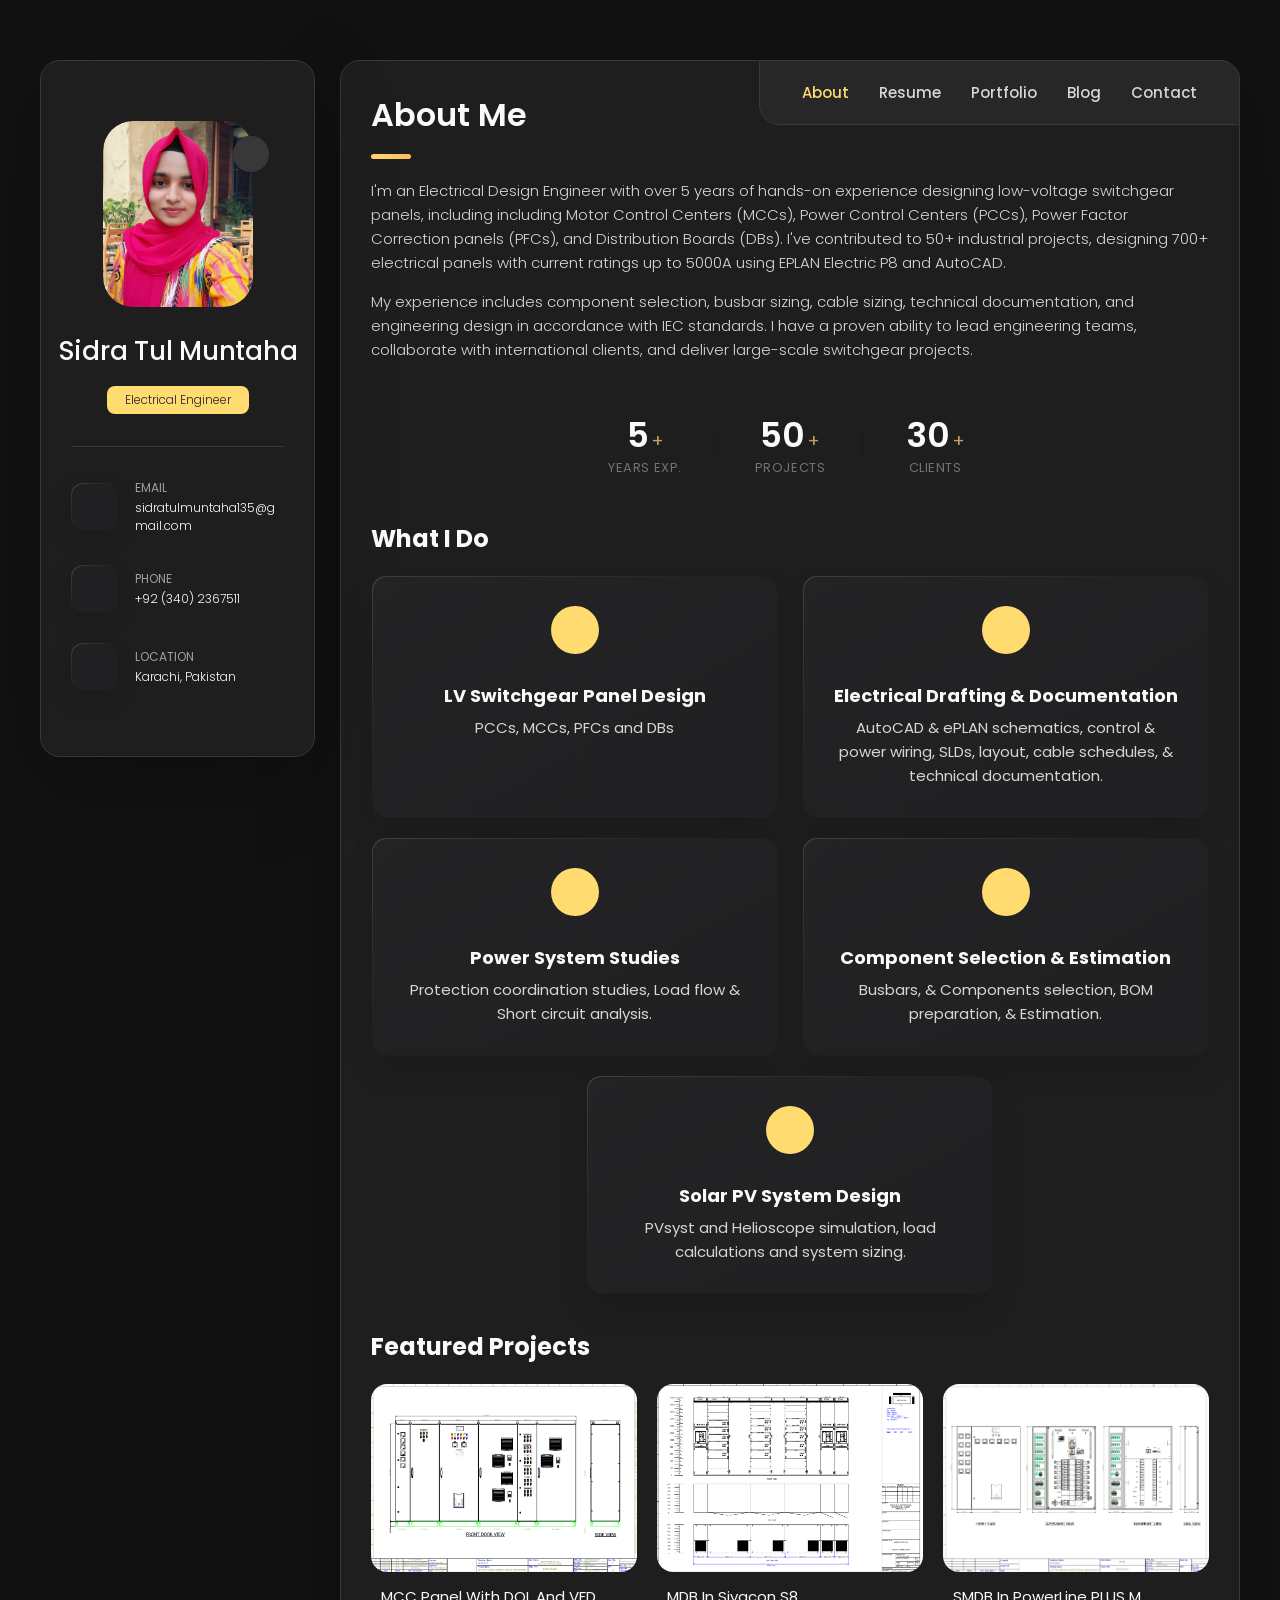
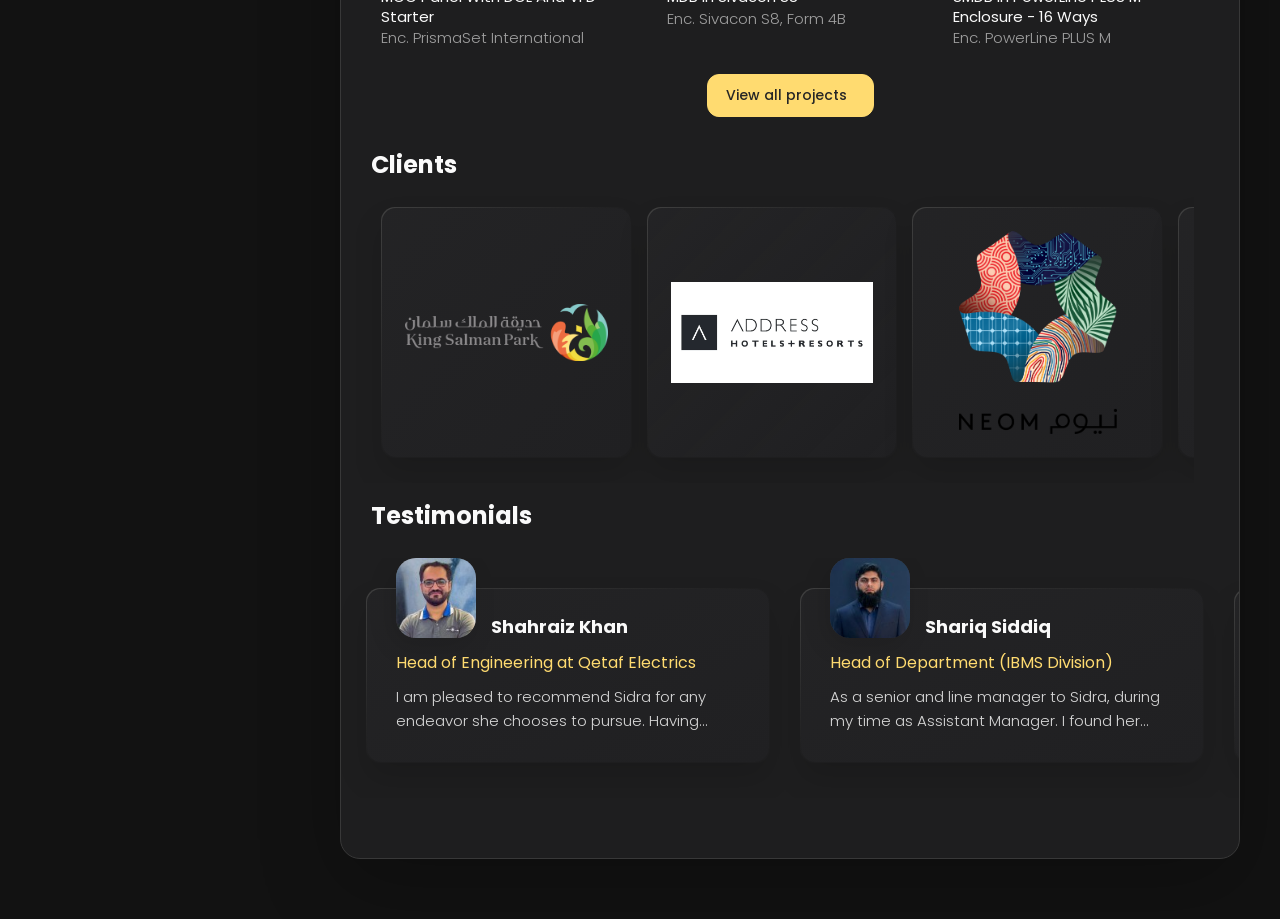
==== index.html @ 030290fd "added certificates" ====
<!DOCTYPE html>
<html lang="en">

<head>
  <meta charset="UTF-8">
  <meta http-equiv="X-UA-Compatible" content="IE=edge">
  <meta name="viewport" content="width=device-width, initial-scale=1.0">
  <title>Sidra Tul Muntaha - Portfolio</title>

  <!--
    - favicon
  -->
  <link rel="shortcut icon" href="./assets/images/logo.ico" type="image/x-icon">

  <!--
    - custom css link
  -->
  <link rel="stylesheet" href="./assets/css/style.css">

  <!--
    - google font link
  -->
  <link rel="preconnect" href="https://fonts.googleapis.com">
  <link rel="preconnect" href="https://fonts.gstatic.com" crossorigin>
  <link href="https://fonts.googleapis.com/css2?family=Poppins:wght@300;400;500;600&display=swap" rel="stylesheet">

  <!-- Google tag (gtag.js) -->
  <script async src="https://www.googletagmanager.com/gtag/js?id=G-02Y66Z4LZS"></script>
  <script>
    window.dataLayer = window.dataLayer || [];
    function gtag(){dataLayer.push(arguments);}
    gtag('js', new Date());
    gtag('config', 'G-02Y66Z4LZS');
  </script>


</head>

<body>

  <!--
    - #MAIN
  -->

  <main>

    <!--
      - #SIDEBAR
    -->

    <aside class="sidebar" data-sidebar>

      <div class="sidebar-info">

         <!--
      - #TOGGLE BUTTON START
    -->

        <button class="theme-toggle-btn" data-theme-toggle aria-label="Toggle light and dark mode">
          <ion-icon name="sunny-outline"></ion-icon>
        </button>

           <!--
      - #TOGGLE BUTTON END
    -->


        <figure class="avatar-box">
          <img src="./assets/images/Profile_picture/sidra-01.jpeg" alt="Sidra Tul Muntaha" width="80">
        </figure>

        <div class="info-content">
          <h1 class="name" title="Sidra Tul Muntaha">Sidra Tul Muntaha</h1>

          <p class="title">Electrical Engineer</p>
        </div>

        <button class="info_more-btn" data-sidebar-btn>
          <span>Show Contacts</span>

          <ion-icon name="chevron-down"></ion-icon>
        </button>

      </div>

      <div class="sidebar-info_more">

        <div class="separator"></div>

        <ul class="contacts-list">

          <li class="contact-item">

            <div class="icon-box">
              <ion-icon name="mail-outline"></ion-icon>
            </div>

            <div class="contact-info">
              <p class="contact-title">Email</p>

              <a href="mailto:sidratulmuntaha135@gmail.com" class="contact-link">sidratulmuntaha135@gmail.com</a>
            </div>

          </li>

          <li class="contact-item">

            <div class="icon-box">
              <ion-icon name="phone-portrait-outline"></ion-icon>
            </div>

            <div class="contact-info">
              <p class="contact-title">Phone</p>

              <a href="tel:+923402367511" class="contact-link">+92 (340) 2367511</a>
            </div>

          </li>
         
          <li class="contact-item">

            <div class="icon-box">
              <ion-icon name="location-outline"></ion-icon>
            </div>

            <div class="contact-info">
              <p class="contact-title">Location</p>

              <address>Karachi, Pakistan</address>
            </div>

          </li>

        </ul>

        <div class="separator"></div>

        <ul class="social-list">

          <li class="social-item">
            <a href="https://www.linkedin.com/in/sidra-tul-muntaha-ghouri/" class="social-link">
              <ion-icon name="logo-linkedin"></ion-icon>
            </a>
          </li>

          <li class="social-item">
            <a href="https://github.com/Sidra-Tul-Muntaha-Ghouri" class="social-link">
              <ion-icon name="logo-github"></ion-icon>
            </a>
          </li>

          <li class="social-item">
            <a href="https://wa.me/923402367511" class="social-link">
              <ion-icon name="logo-whatsapp"></ion-icon>
            </a>
          </li>

          

          <li class="social-item">
            <a href="https://www.youtube.com/@sidratulmuntahaghouri#" class="social-link">
              <ion-icon name="logo-youtube"></ion-icon>
            </a>
          </li>

          <li class="social-item">
            <a href="https://medium.com/@sidratulmuntahaghouri" class="social-link">
              <ion-icon name="logo-medium"></ion-icon>
            </a>
          </li>

        </ul>

      </div>

    </aside>





    <!--
      - #main-content
    -->

    <div class="main-content">

      <!--
        - #NAVBAR
      -->

      <nav class="navbar">

        <ul class="navbar-list">

          <li class="navbar-item">
            <button class="navbar-link  active" data-nav-link>About</button>
          </li>

          <li class="navbar-item">
            <button class="navbar-link" data-nav-link>Resume</button>
          </li>

          <li class="navbar-item">
            <button class="navbar-link" data-nav-link>Portfolio</button>
          </li>
        
          <li class="navbar-item">
            <button class="navbar-link" data-nav-link>Blog</button>
          </li>

          <li class="navbar-item">
            <button class="navbar-link" data-nav-link>Contact</button>
          </li>

        </ul>

      </nav>





      <!--
        - #ABOUT
      -->

      <article class="about  active" data-page="about">

        <header>
          <h2 class="h2 article-title">About me</h2>
        </header>

        <section class="about-text">
          <p>
          I'm an Electrical Design Engineer with over 5 years of hands-on experience designing low-voltage switchgear panels, including including Motor Control Centers (MCCs), Power Control Centers (PCCs), Power Factor Correction panels (PFCs), and Distribution Boards (DBs).
          I've contributed to 50+ industrial projects, designing 700+ electrical panels with current ratings up to 5000A using EPLAN Electric P8 and AutoCAD.
          </p>

          <p>
          My experience includes component selection, busbar sizing, cable sizing, technical documentation, and engineering design in accordance with IEC standards. 
          I have a proven ability to lead engineering teams, collaborate with international clients, and deliver large-scale switchgear projects.
          
          </p>

                </section>
<!--
- stats counter
-->

<section class="stats" aria-label="Career highlights">
  <ul class="stats-list">

    <li class="stats-item">
      <p class="stats-number"><span data-count="5">5</span><span class="stats-plus">+</span></p>
      <p class="stats-label">Years exp.</p>
    </li>

    <li class="stats-item">
      <p class="stats-number"><span data-count="50">50</span><span class="stats-plus">+</span></p>
      <p class="stats-label">Projects</p>
    </li>

    <li class="stats-item">
      <p class="stats-number"><span data-count="30">30</span><span class="stats-plus">+</span></p>
      <p class="stats-label">Clients</p>
    </li>

  </ul>
</section>

       <section class="service">

  <h3 class="h3 service-title">What i do</h3>

  <ul class="service-list">

    <li class="service-item">
      <div class="service-icon-box">
        <ion-icon name="flash-outline"></ion-icon>
      </div>
      <div class="service-content-box">
        <h4 class="h4 service-item-title">LV Switchgear Panel Design</h4>
        <p class="service-item-text">PCCs, MCCs, PFCs and DBs</p>
      </div>
    </li>

    <li class="service-item">
      <div class="service-icon-box">
        <ion-icon name="document-text-outline"></ion-icon>
      </div>
      <div class="service-content-box">
        <h4 class="h4 service-item-title">Electrical Drafting &amp; Documentation</h4>
        <p class="service-item-text">AutoCAD & ePLAN schematics, control & power wiring, SLDs, layout, cable schedules, & technical documentation.</p>
      </div>
    </li>

    <li class="service-item">
      <div class="service-icon-box">
        <ion-icon name="git-merge-outline"></ion-icon>
      </div>
      <div class="service-content-box">
        <h4 class="h4 service-item-title">Power System Studies</h4>
        <p class="service-item-text">Protection coordination studies, Load flow & Short circuit analysis.</p>
      </div>
    </li>

    <li class="service-item">
      <div class="service-icon-box">
        <ion-icon name="construct-outline"></ion-icon>
      </div>
      <div class="service-content-box">
        <h4 class="h4 service-item-title">Component Selection &amp; Estimation</h4>
        <p class="service-item-text">Busbars, & Components selection, BOM preparation, & Estimation.</p>
      </div>
    </li>

    <li class="service-item">
      <div class="service-icon-box">
        <ion-icon name="sunny-outline"></ion-icon>
      </div>
      <div class="service-content-box">
        <h4 class="h4 service-item-title">Solar PV System Design</h4>
        <p class="service-item-text">PVsyst and Helioscope simulation, load calculations and system sizing.</p>
      </div>
    </li>

  </ul>

</section>

       <!--
- featured projects
-->

<section class="featured-home">

  <h3 class="h3 clients-title">Featured Projects</h3>

  <ul class="project-list">

    <li class="project-item active">
      <a href="./portfolio-projects/MCC-with-VFD-and-DOL-Starter.html">
        <figure class="project-img">
          <div class="project-item-icon-box">
            <ion-icon name="eye-outline"></ion-icon>
          </div>
          <img src="./assets/images/project-1/GA01-01.png" alt="MCC Panel with DOL and VFD Starter" loading="lazy">
        </figure>
        <h3 class="project-title">MCC Panel with DOL and VFD Starter</h3>
        <p class="project-category">Enc. PrismaSet International</p>
      </a>
    </li>



        <li class="project-item active">
              <a href="./portfolio-projects/Sivcon_S8_form_4b_MDB.html">
                <figure class="project-img">
                  <div class="project-item-icon-box">
                    <ion-icon name="eye-outline"></ion-icon>
                  </div>
                  <img src="./assets/images/Sivcon_S8_form_4b_MDB/GA_Page1.png" alt="Project 05" loading="lazy">
                </figure>
                <h3 class="project-title">MDB in Sivacon S8</h3>
                <p class="project-category">Enc. Sivacon S8, Form 4B</p>
              </a>
            </li>


 

    <li class="project-item active">
      <a href="./portfolio-projects/SMDB_PowerLine_PLUS_M_Enclosure-16_Ways.html">
        <figure class="project-img">
          <div class="project-item-icon-box">
            <ion-icon name="eye-outline"></ion-icon>
          </div>
          <img src="./assets/images/Powerline_plus_M_16_ways/GA_page-LIGHT.jpg" alt="SMDB in PowerLine PLUS M Enclosure, 16 ways" loading="lazy">
        </figure>
        <h3 class="project-title">SMDB in PowerLine PLUS M Enclosure - 16 Ways</h3>
        <p class="project-category">Enc. PowerLine PLUS M</p>
      </a>
    </li>

  </ul>

  <div class="view-all-wrap">
    <a href="#" class="view-all-btn" data-goto-portfolio>
      <span>View all projects</span>
      <ion-icon name="arrow-forward-outline"></ion-icon>
    </a>
  </div>

</section>

       
        <!--
          - clients
        -->
          <section class="clients">

  <h3 class="h3 clients-title">Clients</h3>

  <ul class="projects-list has-scrollbar">

    <li class="projects-item" data-testimonials-item>
      
        <img src="./assets/images/project-logos/king-salman-park-seeklogo.png" alt="KSP" data-testimonials-avatar>
      </a>
      <h4 hidden data-testimonials-title>King Salman Park</h4>
      <div hidden data-testimonials-text>
        <p>Designed approximately 250+ low-voltage panels, with the highest panel rating of 5000 A.</p>

            <p>80+ Siemens SIVACON S8 panels, including MDBs and SMDBs.</p>
            <p>130+ Siemens SIBOARD panels, including Distribution Boards (DBs).
          </p>

        
      </div>
    </li>

     <li class="projects-item" data-testimonials-item>
      
        <img src="./assets/images/project-logos/addresshotelsandresorts.png" alt="Address" data-testimonials-avatar>
      </a>
      <h4 hidden data-testimonials-title>The Address Hotels & Resorts</h4>
      <div hidden data-testimonials-text>
        <p>Designed approximately 450 electrical panels.

        370 Distribution Boards (DBs) in Disbo Enclosure.
        55 SMDBs in Prisma International and Powerline Plus M enclosures.</p>
      </div>
    </li>

     <li class="projects-item" data-testimonials-item>
      
        <img src="./assets/images/project-logos/neom-seeklogo.png" alt="Neom" data-testimonials-avatar>
      </a>
      <h4 hidden data-testimonials-title>Neom City</h4>
      <div hidden data-testimonials-text>
        <p>50 panels were designed for NEOM City Project, including 1 MDB, 1SMDB and 2 MCC, designed in and other DBs and Meter Boxes in Universal, PrismaSet G.

        </p>
      </div>
    </li>

    <li class="projects-item" data-testimonials-item>
      
        <img src="./assets/images/project-logos/king-abdullah-petroleum-studies-research-center-seeklogo.png" alt="KAPSARC" data-testimonials-avatar>
      </a>
      <h4 hidden data-testimonials-title>King Abdullah Petroleum Studies Research Center (KAPSARC)</h4>
      <div hidden data-testimonials-text>
        <p>This project includes more than 100 panels, with 20 SMDBs, more than 70 DBs and transformer boxes.</p>
      </div>
    </li>

     <!--
          - need to update descriptions
        -->


     <li class="projects-item" data-testimonials-item>
      
        <img src="./assets/images/project-logos/saudi-entertainment-ventures-seven-seeklogo.png" alt="seven" data-testimonials-avatar>
      </a>
      <h4 hidden data-testimonials-title>Saudi Entertainment Ventures - Seven Al Kharj</h4>
      <div hidden data-testimonials-text>
        <p>This project includes more than 100 panels, with 20 SMDBs, more than 70 DBs and transformer boxes.</p>
      </div>
    </li>

      <!--
          ----
        -->


      <li class="projects-item" data-testimonials-item>
      
        <img src="./assets/images/project-logos/diriyah-gate-development-authority-seeklogo.png" alt="diriyah" data-testimonials-avatar>
      </a>
      <h4 hidden data-testimonials-title>Diriyah Gate Development Authority</h4>
      <div hidden data-testimonials-text>
        <p>This project includes more than 100 panels, with 20 SMDBs, more than 70 DBs and transformer boxes.</p>
      </div>
    </li>

      <!--
          ----
        -->


      <li class="projects-item" data-testimonials-item>
      
        <img src="./assets/images/project-logos/retal.png" alt="retal" data-testimonials-avatar>
      </a>
      <h4 hidden data-testimonials-title>Retal</h4>
      <div hidden data-testimonials-text>
        <p>This project includes more than 100 panels, with 20 SMDBs, more than 70 DBs and transformer boxes.</p>
      </div>
    </li>

      <!--
          ----
        -->

         <li class="projects-item" data-testimonials-item>
      
        <img src="./assets/images/project-logos/red-sea-global-seeklogo.png" alt="red_sea" data-testimonials-avatar>
      </a>
      <h4 hidden data-testimonials-title>Red Sea Global</h4>
      <div hidden data-testimonials-text>
        <p>This project includes more than 100 panels, with 20 SMDBs, more than 70 DBs and transformer boxes.</p>
      </div>
    </li>

      <!--
          ----
        -->


          <li class="projects-item" data-testimonials-item>
      
        <img src="./assets/images/project-logos/saudi-aramco-seeklogo.png" alt="Saudi_aramco" data-testimonials-avatar>
      </a>
      <h4 hidden data-testimonials-title>Aramco Stadium - Saudi Aramco</h4>
      <div hidden data-testimonials-text>
        <p>This project includes more than 100 panels, with 20 SMDBs, more than 70 DBs and transformer boxes.</p>
      </div>
    </li>

      <!--
          ----
        -->

    <li class="projects-item" data-testimonials-item>
      
        <img src="./assets/images/project-logos/jazan-economic-zone.png" alt="JCPDI" data-testimonials-avatar>
      </a>
      <h4 hidden data-testimonials-title>Jazan City</h4>
      <div hidden data-testimonials-text>
         <p>This project includes 100 panels, designed in Prisma International, Universal,  and Row & Pan Assembly Type Disbo.</p>
     
      </div>
    </li>

  </ul>

</section>

 <!--
          - testimonials
        -->

        <section class="testimonials">

          <h3 class="h3 testimonials-title">Testimonials</h3>

          <ul class="testimonials-list has-scrollbar">

            <li class="testimonials-item">
              <div class="content-card" data-testimonials-item>

                <figure class="testimonials-avatar-box">
                  <img src="./assets/images/Recommenders/shahraiz.png" alt="Shahraiz Khan" width="60" data-testimonials-avatar>
                </figure>

                <h4 class="h4 testimonials-item-title" data-testimonials-title>Shahraiz Khan</h4>
                <p class="h7 testimonials-item-title" data-testimonials-title>Head of Engineering at Qetaf Electrics</p>


                <div class="testimonials-text" data-testimonials-text>
                  <p>
                    I am pleased to recommend Sidra for any endeavor she chooses to pursue. 
                    Having worked closely with her, I can confidently attest to her intelligent, focused, and solution-oriented personality. Her determination and quick learning skills have consistently impressed me. Sidra approaches challenges with a positive attitude and a proactive mindset, always seeking effective solutions. Her dedication to excellence and her ability to adapt to new situations are commendable.
                    I have no doubt that Sidra will continue to excel and achieve great success in her future endeavors. 
                    She is a remarkable individual who would positively impact any team or project.
                  </p>
                </div>

              </div>
            </li>

             <li class="testimonials-item">
              <div class="content-card" data-testimonials-item>

                <figure class="testimonials-avatar-box">
                  <img src="./assets/images/Recommenders/shariq.png" alt="Shariq Siddiq" width="60" data-testimonials-avatar>
                </figure>

                <h4 class="h4 testimonials-item-title" data-testimonials-title>Shariq Siddiq</h4>
                <p class="h7 testimonials-item-title" data-testimonials-title>Head of Department (IBMS Division)</p>


                <div class="testimonials-text" data-testimonials-text>
                  <p>
                     As a senior and line manager to Sidra, during my time as Assistant Manager.
                    I found her humble, determined and eager to take on new challenges.
                    She worked under me for over a year where I mentored and supervised her in different fields of IBMS i.e.(HVAC Controls, CCTV, Fire Alarms, GRMS)

                    While supervising her, I found her a committed person who does not leave the job undone. Her task
                    completion history is best where she leaves no loose ends in her work thus preventing unnecessary hassle
                    and fatigue.
                  </p>
                </div>

              </div>
            </li>

           <li class="testimonials-item">
              <div class="content-card" data-testimonials-item>

                <figure class="testimonials-avatar-box">
                  <img src="./assets/images/Recommenders/jahangir sami.png" alt="Syed Jahangir Sami" width="60" data-testimonials-avatar>
                </figure>

                <h4 class="h4 testimonials-item-title" data-testimonials-title>Syed Jahangir Sami</h4>
                <p class="h7 testimonials-item-title" data-testimonials-title>Deputy Manager BMS Division</p>

                <div class="testimonials-text" data-testimonials-text>
                  <p>
                    I had the pleasure of working with Sidra Tul Muntaha. She is a quick learner who consistently produced high-quality work, contributing to the success of several key projects at our firm. 
                    Her willingness to take on new challenges and learn new skills was invaluable to our team be it solving a problem or learning new skills. In addition to her technical abilities, Sidra is a pleasure to work with and always maintained a positive attitude, a good communicator who worked collaboratively with others to achieve our team's goals. 
                    I would highly recommend her to any firm looking for a talented and dedicated team member.
                  </p>
                </div>

              </div>
            </li>

            <li class="testimonials-item">
              <div class="content-card" data-testimonials-item>

                <figure class="testimonials-avatar-box">
                  <img src="./assets/images/Recommenders/ibrahim salama.png" alt="Ibrahim Salama Ashry" width="60" data-testimonials-avatar>
                </figure>

                <h4 class="h4 testimonials-item-title" data-testimonials-title>Ibrahim Salama Ashry</h4>
                <p class="h7 testimonials-item-title" data-testimonials-title>Senior Design Engineer</p>

                <div class="testimonials-text" data-testimonials-text>
                  <p>
                    I am writing to strongly recommend Sidra Tul Muntaha for the position of Electrical Engineer.
                    I have had the pleasure of witnessing firsthand their exceptional technical abilities, innovative problem-solving skills, and dedication to excellence.
                  </p>
                </div>

              </div>
            

             <li class="testimonials-item">
              <div class="content-card" data-testimonials-item>

                <figure class="testimonials-avatar-box">
                  <img src="./assets/images/avatar-1.png" alt="Muhammad Saad" width="60" data-testimonials-avatar>
                </figure>

                <h4 class="h4 testimonials-item-title" data-testimonials-title>Muhammad Saad</h4>
                <p class="h7 testimonials-item-title" data-testimonials-title>Senior Automation Engineer</p>

                <div class="testimonials-text" data-testimonials-text>
                  <p>
                    A person who always focused in achieving her goals.
                    Expert in her work. Team spirit. Know how to complete her task in given timeline.
                    Good listener and also a active mind make her more precious.
                    I always appriciate your abilities.
                  </p>
                </div>

              </div>
            </li>


          </ul>

        </section>


        <!--
          - testimonials modal
        -->

        <div class="modal-container" data-modal-container>

          <div class="overlay" data-overlay></div>

          <section class="testimonials-modal">

            <button class="modal-close-btn" data-modal-close-btn>
              <ion-icon name="close-outline"></ion-icon>
            </button>

            <div class="modal-img-wrapper">
              <figure class="modal-avatar-box">
                <img src="./assets/images/Recommenders/shahraiz.png" alt="Shahraiz Khan" width="80" data-modal-img>
              </figure>

              <img src="./assets/images/icon-quote.svg" alt="quote icon">
            </div>

            <div class="modal-content">

              <h4 class="h3 modal-title" data-modal-title>Shahraiz Khan</h4>

              <div data-modal-text>
                <p>
                    I am pleased to recommend Sidra for any endeavor she chooses to pursue. 
                    Having worked closely with her, I can confidently attest to her intelligent, focused, and solution-oriented personality. Her determination and quick learning skills have consistently impressed me. Sidra approaches challenges with a positive attitude and a proactive mindset, always seeking effective solutions. Her dedication to excellence and her ability to adapt to new situations are commendable.
                    I have no doubt that Sidra will continue to excel and achieve great success in her future endeavors. 
                    She is a remarkable individual who would positively impact any team or project.
                </p>
              </div>

            </div>

          </section>

        </div>



      </article>


      <!--
        - #RESUME
      -->

      <article class="resume" data-page="resume">

        

        <header>
          <h2 class="h2 article-title">Resume</h2>
        

        <div class="project-filters">
<ul class="filter-list" data-resume-filter>
          <li class="filter-item"><button class="active" data-resume-filter-btn data-resume-filter-value="all">All</button></li>
          <li class="filter-item"><button data-resume-filter-btn data-resume-filter-value="education">Education</button></li>
          <li class="filter-item"><button data-resume-filter-btn data-resume-filter-value="skills">Skills</button></li>
          <li class="filter-item"><button data-resume-filter-btn data-resume-filter-value="experience">Work Experience</button></li>
          <li class="filter-item"><button data-resume-filter-btn data-resume-filter-value="internships">Internships</button></li>
          <li class="filter-item"><button data-resume-filter-btn data-resume-filter-value="volunteer">Volunteer Work</button></li>
          <li class="filter-item"><button data-resume-filter-btn data-resume-filter-value="certificates">Certificates</button></li>
       </ul>
</div>

        </header>
              
        <section class="timeline" data-resume-section="education">

          <div class="title-wrapper">
            <div class="icon-box">
              <ion-icon name="school-outline"></ion-icon>
            </div>

                  <h3 class="h3">Education</h3>
                </div>

                <ol class="timeline-list">

                  <li class="timeline-item">

                    <h4 class="h4 timeline-item-title">NED University of Engineering & Technology</h4>

                    <span>2016 - 2020</span>

                    <p class="timeline-text">
                      Bachelor of Engineering - Electrical<br>
                      CGPA - 3.78/4.00
                    </p>

                  </li>

                  <li class="timeline-item">

                    <h4 class="h4 timeline-item-title">St. Lawrance Girls College</h4>

                    <span>2014 — 2016</span>

                    <p class="timeline-text">
                      
                      Pre-Engineering<br>
                      Percentage - 86.20%

                    </p>

                  </li>

                  <li class="timeline-item">

                    <h4 class="h4 timeline-item-title">George Ludwig Rexroth School</h4>

                    <span>2012 — 2014</span>

                    <p class="timeline-text">
                        Matriculation - Science<br>
                        Percentage - 86.54%
                    </p>

                  </li>

                </ol>

              </section>
        
       
                  <section class="timeline" data-resume-section="skills">


            <div class="title-wrapper">
              <div class="icon-box">
                <ion-icon name="construct-outline"></ion-icon>
              </div>
              <h3 class="h3">Skills</h3>
            </div>

            <ol class="timeline-list">

              <li class="timeline-item">

                <h4 class="h4 timeline-item-title">Design &amp; Drafting</h4>

                <ul class="skills-pill-list">
                  <li class="skills-pill">EPLAN Electric P8</li>
                  <li class="skills-pill">EPLAN ProPanel</li>
                  <li class="skills-pill">AutoCAD</li>
                  <li class="skills-pill">CorelDRAW</li>
                  <li class="skills-pill">SketchUp</li>
                  <li class="skills-pill">MS Visio</li>
                  
                </ul>

              </li>

              <li class="timeline-item">

                <h4 class="h4 timeline-item-title">Simulation &amp; Configuration</h4>

                <ul class="skills-pill-list">
                  <li class="skills-pill">ETAP</li>
                  <li class="skills-pill">Simaris Configuration</li>
                  <li class="skills-pill">Simaris Design</li>
                  <li class="skills-pill">Easy Prisma</li>
                  <li class="skills-pill">Helioscope</li>
                  <li class="skills-pill">PVsyst</li>
                  <li class="skills-pill">MATLAB</li>
                  <li class="skills-pill">NI Multisim</li>
                </ul>

              </li>

              <li class="timeline-item">

                <h4 class="h4 timeline-item-title">Data Analysis &amp; Reporting</h4>

                <ul class="skills-pill-list">
                  <li class="skills-pill">MS Excel</li>
                  <li class="skills-pill">Power BI</li>
                  <li class="skills-pill">MS PowerPoint</li>
                
                </ul>

              </li>

              <li class="timeline-item">

                <h4 class="h4 timeline-item-title">Other Tools</h4>

                <ul class="skills-pill-list">
                  <li class="skills-pill">MS Word</li>
                  <li class="skills-pill">MS Teams</li>
                  <li class="skills-pill">Outlook</li>
                </ul>

              </li>

            </ol>

          </section>

        <section class="timeline" data-resume-section="experience">

          <div class="title-wrapper">
            <div class="icon-box">
              <ion-icon name="briefcase-outline"></ion-icon>
            </div>

            <h3 class="h3">Experience</h3>
          </div>

          <ol class="timeline-list">

           <li class="timeline-item">

                <h4 class="h4 timeline-item-title">LV Switchgear Design Engineer</h4>
                <h6 class="h6 timeline-item-title">ACDC Electrical Services.</h6>

                <span>June 2024 - Present </span>

                <ul class="timeline-description-list">

                  <li class="timeline-text">
                    Lead a team of 3 design engineers, overseeing task assignments, project workflows, and quality control to ensure on-time, high-standard deliverables.
                  </li>

                  <li class="timeline-text">
                    Collaborate with international clients to align engineering outputs with global standards, ensuring all technical and quality requirements are consistently met.
                  </li>

                  <li class="timeline-text">
                    Design customized LV switchgear panels using EPLAN and AutoCAD, tailored to client specifications and regulatory standards.
                  </li>

                  <li class="timeline-text">
                    Develop client-specific EPLAN databases, including Macros and Placeholder objects, to streamline project design cycles and enhance engineering productivity.
                  </li>

                  <li class="timeline-text">
                    Prepare comprehensive IO lists and cable schedules for Distributed Control Systems (DCS), facilitating smooth integration and documentation.
                  </li>

                  <li class="timeline-text">
                    Conduct regular client meetings to present design proposals, resolve technical queries, and synchronize project timelines.
                  </li>

                </ul>
              </li>

            <li class="timeline-item">

              <h4 class="h4 timeline-item-title">Design Engineer</h4>
              <h6 class="h6 timeline-item-title">Sunbeam Engineers Pvt. Ltd.</h6>

              <span>May 2023 - May 2024 </span>

              <ul class="timeline-description-list">

                <li class="timeline-text">
                  Designed customized LV switchgear panels in compliance with client requirements, safety regulations, and performance standards.
                </li>

                <li class="timeline-text">
                  Selected and calculated appropriate ratings for breakers, contactors, cables, and busbars based on load analysis and project requirements.
                </li>

                <li class="timeline-text">
                  Produced accurate electrical schematics using EPLAN and AutoCAD, clearly depicting wiring routes, panel layouts, and interconnections.
                </li>

                <li class="timeline-text">
                  Collaborated closely with project managers, engineers, and field technicians to ensure effective coordination and successful on-site implementation.
                </li>

                <li class="timeline-text">
                  Improved design efficiency and client satisfaction by proactively resolving technical concerns during the design-review process.
                </li>

              </ul>

            </li>

           <li class="timeline-item">

              <h4 class="h4 timeline-item-title">Design & Estimation Engineer (IBMS Division)</h4>
              <h6 class="h6 timeline-item-title">Accrescent Engineers Pvt. Ltd.</h6>

              <span>Dec 2021 — May 2023</span>

              <ul class="timeline-description-list">

                <li class="timeline-text">
                  Analyzed client tender documents, drawings, and specifications to develop accurate project estimations and competitive proposals.
                </li>

                <li class="timeline-text">
                  Enhanced the preparation of cost sheets and Bill of Quantities (BOQ) using advanced Excel functions, reducing errors and improving turnaround time by 50%.
                </li>

                <li class="timeline-text">
                  Created BMS Control Diagrams and Network Layouts using AutoCAD, CorelDRAW, and MS Visio to visualize and document system integration plans.
                </li>

                <li class="timeline-text">
                  Reviewed and adjusted technical and commercial offers based on client feedback, ensuring accurate documentation of revisions and approvals.
                </li>

                <li class="timeline-text">
                  Ensured compliance with engineering standards and client expectations by preparing detailed documentation under the guidance of the Lead Manager.
                </li>

              </ul>
            </li>


            <li class="timeline-item">

              <h4 class="h4 timeline-item-title">Technical Sales Engineer</h4>
              <h6 class="h6 timeline-item-title">AE Power Pvt. Ltd.</h6>

              <span>Jun 2021 — Nov 2021</span>

              <ul class="timeline-description-list">

                <li class="timeline-text">
                  Proactively contacted regular and potential customers to showcase products, outline their features and benefits, and increased monthly sales by 15%.
                </li>

                <li class="timeline-text">
                  Evaluated customer requirements related to technical and commercial solutions to meet their expectations.
                </li>

                <li class="timeline-text">
                  Prepared comprehensive quotations in compliance with company standards and client requirements.
                </li>

                <li class="timeline-text">
                  Concluded sales agreements by reaching mutually acceptable terms and conditions with customers.
                </li>

              </ul>
            </li>

          </ol>

        </section>

</section>

        <section class="timeline" data-resume-section="internships">

          <div class="title-wrapper">
            <div class="icon-box">
              <ion-icon name="book-outline"></ion-icon>
            </div>

            <h3 class="h3">Internships</h3>
          </div>

          <ol class="timeline-list">

           <li class="timeline-item">

                <h4 class="h4 timeline-item-title">Data Science & Business Analytics Intern.</h4>
                <h6 class="h6 timeline-item-title">The Spark Foundation.</h6>

                <span>Feb 2023 - Mar 2023</span>

                <ul class="timeline-description-list">

                  <li class="timeline-text">
                    Developed expertise in data visualization using tools such as Power BI, Seaborn, and Matplotlib, resulting in the creation of visually appealing and informative visualizations.
                  </li>

                  <li class="timeline-text">
                    Demonstrated proficiency in data manipulation and analysis using Excel & Python, including the ability to work with large and complex datasets.
                  </li>

                </ul>

              </li>


              <li class="timeline-item">

                <h4 class="h4 timeline-item-title">Engineering Intern.</h4>
                <h6 class="h6 timeline-item-title">Artistic Milliners (Pvt.) Ltd.</h6>

                <span>May 2019 - Jun 2019</span>
                
                  <ul class="timeline-description-list">

                    <li class="timeline-text">
                      Surveyed the end-to-end denim manufacturing process with emphasis on energy usage and control systems.
                    </li>

                    <li class="timeline-text">
                      Analyzed electrical Single Line Diagrams (SLDs) and control panel wiring, including power/control circuits, switches, motor drives, contactors, and overcurrent protection devices.
                    </li>

                  </ul>

              </li>

          </ol>

        </section>


         <section class="timeline" data-resume-section="volunteer">

          <div class="title-wrapper">
            <div class="icon-box">
              <ion-icon name="book-outline"></ion-icon>
            </div>

            <h3 class="h3">Volunteer Work</h3>
          </div>

          <ol class="timeline-list">

            
      <!--
      VW - 1
      -->

               <li class="timeline-item">

                <h4 class="h4 timeline-item-title">Section Leader.</h4>
                <h6 class="h6 timeline-item-title">Stanford’s Code in Place 2024.</h6>

                <span>Apr 2024 - May 2024</span>

                <ul class="timeline-description-list">

                  <li class="timeline-text">
                    Code In Place is an online program based on Stanford University’s Course "Introductionto Python - CS106A
                  </li>

                  <li class="timeline-text">
                    As a Section Leader, I taught Python with Karel the Robot, Console Programming, and Graphics Programming to international students, fostering a collaborative and interactive learning environment.
                  </li>
                  
                </ul>

              </li>


               <!--
      VW - 2
      -->

           <li class="timeline-item">

                <h4 class="h4 timeline-item-title">Project Collaborator.</h4>
                <h6 class="h6 timeline-item-title">Omdena.</h6>

                <span>Jan 2023 - Mar 2023</span>

                 <p class="project-note">
                  <em>Project: Advancing Weather Prediction using Machine Learning.</em>
                </p>

                <ul class="timeline-description-list">

                  <li class="timeline-text">
                    Collaborated with Senior Data Scientist to gather data from Openweathermap API.
                  </li>

                  <li class="timeline-text">
                    Cleaned and analyzed data using Pandas and Numpy libraries, and visualized using Seaborn and Matplotlib libraries.
                  </li>

                  <li class="timeline-text">
                    Conducted exploratory data analysis to identify key insights of the data.
                  </li>

                  <li class="timeline-text">
                    Participated in team meetings to discuss project progress, challenges, and potential solutions. 
                  </li>

                </ul>

              </li>
      

          </ol>

        </section>

        
      <!--
      certificates
      -->
        
         <section class="timeline" data-resume-section="certificates">

          <div class="title-wrapper">
            <div class="icon-box">
              <ion-icon name="book-outline"></ion-icon>
            </div>

            <h3 class="h3">Certificates</h3>
          </div>

          <ol class="timeline-list">

                   <li class="timeline-item">

                      <a href="https://www.coursera.org/account/accomplishments/records/MBPGKTP5X0UZ"
                        target="_blank"
                        rel="noopener noreferrer"
                        class="timeline-link">

                          <h4 class="h4 timeline-item-title">
                              IoT Devices
                              <ion-icon name="open-outline" class="certificate-icon"></ion-icon>
                          </h4>

                          <span>University of Illinois Urbana-Champaign</span>

                      </a>
                
              </li>

               <li class="timeline-item">

                     <a href="https://coursera.org/share/ac8e84902c5f067666eec7bf24156dc8"
                      target="_blank"
                      rel="noopener noreferrer"
                      class="timeline-link">

                        <h4 class="h4 timeline-item-title">
                            SQL for Data Science
                            <ion-icon name="open-outline" class="certificate-icon"></ion-icon>
                        </h4>

                        <span>University of California, Davis</span>

                    </a>
                
              </li>

               <li class="timeline-item">

                      <a href=https://www.datacamp.com/statement-of-accomplishment/course/7f176d5c90d6625352b8b790a84eef5263931d7d?raw=1"
                        target="_blank"
                        rel="noopener noreferrer"
                        class="timeline-link">

                         <h4 class="h4 timeline-item-title"> 
                          Time Series Analysis in Python 
                          <ion-icon name="open-outline" class="certificate-icon"></ion-icon> 
                        </h4> 

                        <span>DataCamp</span>

                      </a>
                
              </li>

               <li class="timeline-item">

                      <a href="https://coursera.org/share/f882e858a4b315ec748c1adbedc825ac"
                        target="_blank"
                        rel="noopener noreferrer"
                        class="timeline-link">

                          <h4 class="h4 timeline-item-title"> 
                            Machine Learning With Python 
                            <ion-icon name="open-outline" class="certificate-icon"></ion-icon> 
                          </h4> 
                          
                          <span>IBM</span>
                      </a>
                
              </li>

               <li class="timeline-item">

                      <a href="https://learn.365financialanalyst.com/c/87214d1526/"
                        target="_blank"
                        rel="noopener noreferrer"
                        class="timeline-link">

                          <h4 class="h4 timeline-item-title"> 
                            Power BI 
                            <ion-icon name="open-outline" class="certificate-icon"></ion-icon> 
                          </h4> 
                          
                          <span>365 Financial Analyst</span>

                      </a>
                
              </li>

              <li class="timeline-item">

                      <a href="https://coursera.org/verify/8BXXNTA5ASA7"
                        target="_blank"
                        rel="noopener noreferrer"
                        class="timeline-link">

                         <h4 class="h4 timeline-item-title"> 
                          Introduction to Data Analytics 
                          <ion-icon name="open-outline" class="certificate-icon"></ion-icon> 
                        </h4> 
                        <span>IBM</span>

                      </a>
                
              </li>

              <li class="timeline-item">

                      <a href="https://coursera.org/share/96e410a6bfb10fdd8cf6771670378a54"
                        target="_blank"
                        rel="noopener noreferrer"
                        class="timeline-link">

                          <h4 class="h4 timeline-item-title"> 
                            Teamwork Skills: Communicating Effectively in Groups 
                            <ion-icon name="open-outline" class="certificate-icon"></ion-icon> 
                          </h4> 
                          <span>University of Colorado Boulder</span>

                      </a>
                
              </li>

          </ol>

        </section>



      </article>

      <!--
        - #PORTFOLIO
      -->

      <article class="portfolio" data-page="portfolio">

        <header>
          <h2 class="h2 article-title">Projects</h2>
        </header>

        <section class="projects">

          

          <div class="project-filters">

            <ul class="filter-list" data-filter-group="type">
              <li class="filter-item"><button class="active" data-filter-btn data-filter-value="all">All</button></li>
              <li class="filter-item"><button data-filter-btn data-filter-value="switchgear panel design">LV Panels</button></li>
              <li class="filter-item"><button data-filter-btn data-filter-value="power system studies">Power System Studies</button></li>
            </ul>

            <ul class="filter-list" data-filter-group="software">
              <li class="filter-item"><button class="active" data-filter-btn data-filter-value="all">All</button></li>
              <li class="filter-item" data-parent-type="switchgear panel design"><button data-filter-btn data-filter-value="autocad">AutoCAD</button></li>
              <li class="filter-item" data-parent-type="switchgear panel design"><button data-filter-btn data-filter-value="eplan">EPLAN</button></li>
              <li class="filter-item" data-parent-type="switchgear panel design"><button data-filter-btn data-filter-value="simaris configuration">Simaris Configuration</button></li>
              <li class="filter-item" data-parent-type="switchgear panel design"><button data-filter-btn data-filter-value="easy prisma">Easy Prisma</button></li>
              <li class="filter-item" data-parent-type="power system studies"><button data-filter-btn data-filter-value="simaris design">Simaris Design</button></li>
            </ul>

            <ul class="filter-list" data-filter-group="enclosure">
              <li class="filter-item"><button class="active" data-filter-btn data-filter-value="all">All</button></li>
              <li class="filter-item" data-parent-type="switchgear panel design"><button data-filter-btn data-filter-value="sivacon s8">Sivacon S8</button></li>
              <li class="filter-item" data-parent-type="switchgear panel design"><button data-filter-btn data-filter-value="blokset">BlokSet</button></li>
              <li class="filter-item" data-parent-type="switchgear panel design"><button data-filter-btn data-filter-value="prisma international">PrismaSet International</button></li>
              <li class="filter-item" data-parent-type="switchgear panel design"><button data-filter-btn data-filter-value="prismaset p">PrismaSet P</button></li>
              <li class="filter-item" data-parent-type="switchgear panel design"><button data-filter-btn data-filter-value="prismaset g">PrismaSet G</button></li>
              <li class="filter-item" data-parent-type="switchgear panel design"><button data-filter-btn data-filter-value="powerline plus m">PowerLine PLUS M</button></li>
              <li class="filter-item" data-parent-type="switchgear panel design"><button data-filter-btn data-filter-value="siboard">Siboard</button></li>
              <li class="filter-item" data-parent-type="switchgear panel design"><button data-filter-btn data-filter-value="universal">Universal</button></li>
              <li class="filter-item" data-parent-type="switchgear panel design"><button data-filter-btn data-filter-value="alpha load center">Alpha Load Center</button></li>
              <li class="filter-item" data-parent-type="switchgear panel design"><button data-filter-btn data-filter-value="disbo">Disbo</button></li>
            </ul>

          </div>

          <ul class="project-list">
            
             <!--
        - # PROJECT 1
      -->
            <li class="project-item active" data-filter-item data-type="switchgear panel design" data-software="eplan autocad" data-enclosure="prisma international">
              <a href="./portfolio-projects/MCC-with-VFD-and-DOL-Starter.html">
                <figure class="project-img">
                  <div class="project-item-icon-box">
                    <ion-icon name="eye-outline"></ion-icon>
                  </div>
                  <img src="./assets/images/project-1/GA01-01.png" alt="Project 01" loading="lazy">
                </figure>
                <h3 class="project-title">MCC Panel with DOL and VFD Starter</h3>
                <p class="project-category">Enc. PrismaSet International</p>
              </a>
            </li>

             <!--
        - # PROJECT 2
      -->
                  <li class="project-item active" data-filter-item data-type="switchgear panel design" data-software="eplan autocad" data-enclosure="sivacon s8">
                    <a href="./portfolio-projects/EMDB_Sivacon_S8.html">
                      <figure class="project-img">
                        <div class="project-item-icon-box">
                          <ion-icon name="eye-outline"></ion-icon>
                        </div>
                        <img src="./assets/images/EMDB_Sivacon_S8/GA_page-0001.jpg" alt="Project 02" loading="lazy">
                      </figure>
                      <h3 class="project-title">EMDB</h3>
                      <p class="project-category">Enc. Sivacon S8</p>
                    </a>
                  </li>


                          <!--
        - # PROJECT 3
      -->
                  <li class="project-item active" data-filter-item data-type="switchgear panel design" data-software="eplan autocad" data-enclosure="powerline plus m">
                    <a href="./portfolio-projects/SMDB_PowerLine_PLUS_M_Enclosure-16_Ways.html">
                      <figure class="project-img">
                        <div class="project-item-icon-box">
                          <ion-icon name="eye-outline"></ion-icon>
                        </div>
                        <img src="./assets/images/Powerline_plus_M_16_ways/GA_page-LIGHT.jpg" alt="Project 02" loading="lazy">
                      </figure>
                      <h3 class="project-title">SMDB in PowerLine PLUS M Enclosure - 16 Ways</h3>
                      <p class="project-category">Enc. PowerLine PLUS M</p>
                    </a>
                  </li>



                   <!--
        - # PROJECT 4
      -->
            <li class="project-item active" data-filter-item data-type="switchgear panel design" data-software="eplan autocad" data-enclosure="prisma international">
              <a href="./portfolio-projects/DB_Prisma_international_form_3B.html">
                <figure class="project-img">
                  <div class="project-item-icon-box">
                    <ion-icon name="eye-outline"></ion-icon>
                  </div>
                  <img src="./assets/images/DB_Prisma_international_form_3B/GA.jpg" alt="Project 01" loading="lazy">
                </figure>
                <h3 class="project-title">Distribution Panel in Prisma International</h3>
                <p class="project-category">Enc. Prisma International, Form. 3B</p>
              </a>
            </li>


            
                         <!--
        - # PROJECT 5
      -->
            <li class="project-item active" data-filter-item data-type="switchgear panel design" data-software="eplan autocad" data-enclosure="sivacon s8">
              <a href="./portfolio-projects/Sivcon_S8_form_4b_MDB.html">
                <figure class="project-img">
                  <div class="project-item-icon-box">
                    <ion-icon name="eye-outline"></ion-icon>
                  </div>
                  <img src="./assets/images/Sivcon_S8_form_4b_MDB/GA_Page1.png" alt="Project 05" loading="lazy">
                </figure>
                <h3 class="project-title">MDB in Sivacon S8</h3>
                <p class="project-category">Enc. Sivacon S8, Form 4B</p>
              </a>
            </li>



                              <!--
        - # PROJECT 6
      -->
            <li class="project-item active" data-filter-item data-type="switchgear panel design" data-software="eplan autocad" data-enclosure="prismaset g">
              <a href="./portfolio-projects/DB_Prisma_G_1.html">
                <figure class="project-img">
                  <div class="project-item-icon-box">
                    <ion-icon name="eye-outline"></ion-icon>
                  </div>
                  <img src="./assets/images/DB_Prisma_G_1/GA_01.png" alt="Project 01" loading="lazy">
                </figure>
                <h3 class="project-title">Distribution Panel in PrismaSet G</h3>
                <p class="project-category">Enc. PrismaSet G</p>
              </a>
            </li>


     
       <!--
        - # PROJECT 7
      -->
            <li class="project-item active" data-filter-item data-type="switchgear panel design" data-software="eplan autocad" data-enclosure="universal">
              <a href="./portfolio-projects/Standalone _DOL_Starter_Panel_Universal_CRN.html">
                <figure class="project-img">
                  <div class="project-item-icon-box">
                    <ion-icon name="eye-outline"></ion-icon>
                  </div>
                  <img src="./assets/images/Standalone _DOL_Starter_Panel_Universal_CRN/GA.png" alt="Project 01" loading="lazy">
                </figure>
                <h3 class="project-title">Standalone DOL Starter Panel - 3Phase</h3>
                <p class="project-category">Enc. Universal CRN</p>
              </a>
            </li>


               <!--
        - # PROJECT 8
      -->
            <li class="project-item active" data-filter-item data-type="switchgear panel design" data-software="eplan autocad" data-enclosure="universal">
              <a href="./portfolio-projects/MCC_Panel_Universal_SFN.html">
                <figure class="project-img">
                  <div class="project-item-icon-box">
                    <ion-icon name="eye-outline"></ion-icon>
                  </div>
                  <img src="./assets/images/MCC_Panel_Universal_SFN/GA.png" alt="Project 01" loading="lazy">
                </figure>
                <h3 class="project-title">MCC Panel in Universal (SFN) Enclosure</h3>
                <p class="project-category">Enc. Universal SFN</p>
              </a>
            </li>










  <!--
      project template
   



            <li class="project-item  active" data-filter-item data-category="web design">
              <a href="#">

                <figure class="project-img">
                  <div class="project-item-icon-box">
                    <ion-icon name="eye-outline"></ion-icon>
                  </div>

                  <img src="./assets/images/project-6.png" alt="metaspark" loading="lazy">
                </figure>

                <h3 class="project-title">MetaSpark</h3>

                <p class="project-category">Web design</p>

              </a>
            </li>
            -->

          

          </ul>

        </section>

      </article>



      




      
      <!--
      Certifications
      -->

      

      <!--
        - #BLOG
      -->

      <article class="blog" data-page="blog">

        <header>
          <h2 class="h2 article-title">Blog</h2>
        </header>

        <section class="blog-posts">

          <ul class="blog-posts-list">


      <!--
        - #BLOG 1
      -->
              <li class="blog-post-item">
              <a href="https://www.linkedin.com/pulse/how-effectively-manage-your-data-science-projects-ghouri-q4rkf/?trackingId=klealSk0QBeA%2BEOvxG8dpw%3D%3D">

                <figure class="blog-banner-box">
                  <img src="./assets/images/blogs/effective_data_science_projects.jpg" alt="How to Effectively Manage Your Data Science Projects." loading="lazy">
                </figure>

                <div class="blog-content">

                  <div class="blog-meta">
                    <p class="blog-category">Design</p>

                    <span class="dot"></span>

                    <time datetime="2024-05-19">May 19, 2024</time>
                  </div>

                  <h3 class="h3 blog-item-title">How to Effectively Manage Your Data Science Projects.</h3>

                  <p class="blog-text">
                    This article provides a comprehensive guide on how to manage data science projects effectively, from project inception to deployment and beyond.
                  </p>

                </div>

              </a>
            </li>

            
      <!--
        - #BLOG 2
      -->

            <li class="blog-post-item">
              <a href="https://sidratulmuntahaghouri.medium.com/stock-price-prediction-using-prophet-5333450c69ae">

                <figure class="blog-banner-box">
                  <img src="./assets/images/blogs/facebook prophet.jpg" alt="Forecast Stock Price Using Prophet" loading="lazy">
                </figure>

                <div class="blog-content">

                  <div class="blog-meta">
                    <p class="blog-category">Data Science</p>

                    <span class="dot"></span>

                    <time datetime="2023-05-04">May 4, 2023</time>
                  </div>

                  <h3 class="h3 blog-item-title">Forecast Stock Price Using Prophet — End-to-End Data Science Project</h3>

                  <p class="blog-text">
                     — An End-to-End Data Science Project
                  </p>

                </div>

              </a>
            </li>

           
      <!--
        - #BLOG 3
      -->

            <li class="blog-post-item">
              <a href="https://medium.com/@sidratulmuntahaghouri/pandasai-chatting-with-dataframe-7d1a3413e4a2">

                <figure class="blog-banner-box">
                  <img src="./assets/images/blogs/PandasAI.jpg" alt="PandasAI — Chatting With DataFrame" loading="lazy">
                </figure>

                <div class="blog-content">

                  <div class="blog-meta">
                    <p class="blog-category">Data Science</p>

                    <span class="dot"></span>

                    <time datetime="2023-05-06">May 6, 2023</time>
                  </div>

                  <h3 class="h3 blog-item-title">PandasAI — Chatting With DataFrame</h3>

                  <p class="blog-text">
                    With PandasAI, you can now chat with you data.
                  </p>

                </div>

              </a>
            </li>
          
          </ul>

        </section>

      </article>





      <!--
        - #CONTACT
      -->

      <article class="contact" data-page="contact">

        <header>
          <h2 class="h2 article-title">Contact</h2>
        </header>

      <section class="mapbox" data-mapbox>
  <figure>
    <iframe
      src="https://maps.google.com/maps?q=Karachi%2C%20Pakistan&z=11&output=embed"
      width="400" height="300"
      loading="lazy"
      referrerpolicy="no-referrer-when-downgrade"
      title="Map showing Karachi, Pakistan"
      allowfullscreen></iframe>
  </figure>
</section>

<section class="contact-form">

  <h3 class="h3 form-title">Contact Form</h3>

  <form class="form" id="contact-form" data-form novalidate>

    <!-- Web3Forms settings -->
    <input type="hidden" name="access_key" value="213ac4c7-bdc3-4905-81bc-f2f489e16647">
    <input type="hidden" name="subject" value="New message from your portfolio website">
    <input type="hidden" name="from_name" value="Portfolio Website">
    <!-- spam trap: humans never see or tick this -->
    <input type="checkbox" name="botcheck" tabindex="-1" autocomplete="off" style="display:none">

    <div class="input-wrapper">
      <input type="text" name="name" class="form-input" placeholder="Full name" required data-form-input>
      <input type="email" name="email" class="form-input" placeholder="Email address" required data-form-input>
    </div>

    <textarea name="message" class="form-input" placeholder="Your message" required data-form-input></textarea>

    <button class="form-btn" type="submit" disabled data-form-btn>
      <ion-icon name="paper-plane"></ion-icon>
      <span>Send message</span>
    </button>

    <p class="form-status" id="form-status" role="status" aria-live="polite"></p>

  </form>

</section>

      </article>

    </div>

  </main>






  <!--
    - custom js link
  -->

  <!--
    - ionicon link
  -->
  <script type="module" src="https://unpkg.com/ionicons@5.5.2/dist/ionicons/ionicons.esm.js"></script>
  <script nomodule src="https://unpkg.com/ionicons@5.5.2/dist/ionicons/ionicons.js"></script>

  <script src="./assets/js/script.js"></script>
  <script src="./assets/js/project-slider.js"></script>
  <script src="./assets/js/project-filters.js"></script>
  <script src="./assets/js/theme-toggle.js"></script>
  <script src="./assets/js/resume-filter.js"></script>

</body>

</html>
---- assets/css/style.css ----
/*-----------------------------------*\
  #style.css
\*-----------------------------------*/


/**
 * copyright 2022 @codewithsadee
 */





/*-----------------------------------*\
  #CUSTOM PROPERTY
\*-----------------------------------*/

:root {

body {
  overflow-x: hidden;
}
  
html {
  overflow-y: scroll;
  overflow-x: hidden;
  scrollbar-gutter: stable;
}
  /**
   * colors
   */

  /* gradient */

  --bg-gradient-onyx: linear-gradient(
    to bottom right, 
    hsl(240, 1%, 25%) 3%, 
    hsl(0, 0%, 19%) 97%
  );
  --bg-gradient-jet: linear-gradient(
    to bottom right, 
    hsla(240, 1%, 18%, 0.251) 0%, 
    hsla(240, 2%, 11%, 0) 100%
  ), hsl(240, 2%, 13%);
  --bg-gradient-yellow-1: linear-gradient(
    to bottom right, 
    hsl(45, 100%, 71%) 0%, 
    hsla(36, 100%, 69%, 0) 50%
  );
  --bg-gradient-yellow-2: linear-gradient(
    135deg, 
    hsla(45, 100%, 71%, 0.251) 0%, 
    hsla(35, 100%, 68%, 0) 59.86%
  ), hsl(240, 2%, 13%);
  --border-gradient-onyx: linear-gradient(
    to bottom right, 
    hsl(0, 0%, 25%) 0%, 
    hsla(0, 0%, 25%, 0) 50%
  );
  --text-gradient-yellow: linear-gradient(
    to right, 
    hsl(45, 100%, 72%), 
    hsl(35, 100%, 68%)
  );

  /* solid */

  --jet: hsl(0, 0%, 22%);
  --onyx: hsl(240, 1%, 17%);
  --eerie-black-1: hsl(240, 2%, 13%);
  --eerie-black-2: hsl(240, 2%, 12%);
  --smoky-black: hsl(0, 0%, 7%);
  --white-1: hsl(0, 0%, 100%);
  --white-2: hsl(0, 0%, 98%);
  --orange-yellow-crayola: hsl(45, 100%, 72%);
  --vegas-gold: hsl(45, 54%, 58%);
  --light-gray: hsl(0, 0%, 84%);
  --light-gray-70: hsla(0, 0%, 84%, 0.7);
  --bittersweet-shimmer: hsl(0, 43%, 51%);

  /**
   * typography
   */

  /* font-family */
  --ff-poppins: 'Poppins', sans-serif;

  /* font-size */
  --fs-1: 24px;
  --fs-2: 18px;
  --fs-3: 17px;
  --fs-4: 16px;
  --fs-5: 15px;
  --fs-6: 14px;
  --fs-7: 13px;
  --fs-8: 11px;

  /* font-weight */
  --fw-300: 300;
  --fw-400: 400;
  --fw-500: 500;
  --fw-600: 600;

  /**
   * shadow
   */
  
  --shadow-1: -4px 8px 24px hsla(0, 0%, 0%, 0.25);
  --shadow-2: 0 16px 30px hsla(0, 0%, 0%, 0.25);
  --shadow-3: 0 16px 40px hsla(0, 0%, 0%, 0.25);
  --shadow-4: 0 25px 50px hsla(0, 0%, 0%, 0.15);
  --shadow-5: 0 24px 80px hsla(0, 0%, 0%, 0.25);

  /**
   * transition
   */

  --transition-1: 0.25s ease;
  --transition-2: 0.5s ease-in-out;



 --navbar-bg: hsla(240, 1%, 17%, 0.75);  


}





/*-----------------------------------*\
  #RESET
\*-----------------------------------*/

*, *::before, *::after {
  margin: 0;
  padding: 0;
  box-sizing: border-box;
}

a { text-decoration: none; }

li { list-style: none; }

img, ion-icon, a, button, time, span { display: block; }

button {
  font: inherit;
  background: none;
  border: none;
  text-align: left;
  cursor: pointer;
}

input, textarea {
  display: block;
  width: 100%;
  background: none;
  font: inherit;
}

::selection {
  background: var(--orange-yellow-crayola);
  color: var(--smoky-black);
}

:focus { outline-color: var(--orange-yellow-crayola); }

html { font-family: var(--ff-poppins); }

body { background: var(--smoky-black); }





/*-----------------------------------*\
  #REUSED STYLE
\*-----------------------------------*/

.sidebar,
article {
  background: var(--eerie-black-2);
  border: 1px solid var(--jet);
  border-radius: 20px;
  padding: 15px;
  box-shadow: var(--shadow-1);
  z-index: 1;
}

.separator {
  width: 100%;
  height: 1px;
  background: var(--jet);
  margin: 16px 0;
}

.icon-box {
  position: relative;
  background: var(--border-gradient-onyx);
  width: 30px;
  height: 30px;
  border-radius: 8px;
  display: flex;
  justify-content: center;
  align-items: center;
  font-size: 16px;
  color: var(--orange-yellow-crayola);
  box-shadow: var(--shadow-1);
  z-index: 1;
}

.icon-box::before {
  content: "";
  position: absolute;
  inset: 1px;
  background: var(--eerie-black-1);
  border-radius: inherit;
  z-index: -1;
}

.icon-box ion-icon { --ionicon-stroke-width: 35px; }

article { display: none; }

article.active {
  display: block;
  animation: fade 0.5s ease backwards;
}

@keyframes fade {
  0% { opacity: 0; }
  100% { opacity: 1; }
}

.h2,
.h3,
.h4,
.h5 {
  color: var(--white-2);
  text-transform: capitalize;
}
.h6 {
  color: var(--orange-yellow-crayola);
  text-transform: capitalize;
}

.h7 {
  color: var(--orange-yellow-crayola);
}


.h2 { font-size: var(--fs-1); }

.h3 { font-size: var(--fs-2); }

.h4 { font-size: var(--fs-4); }

.h5 {
  font-size: var(--fs-7);
  font-weight: var(--fw-500);
}

.h6 {
  font-size: var(--fs-7);
  font-weight: var(--fw-500);
}

.h7 { font-size: var(--fs-9); }

.article-title {
  position: relative;
  padding-bottom: 7px;
}

.article-title::after {
  content: "";
  position: absolute;
  bottom: 0;
  left: 0;
  width: 30px;
  height: 3px;
  background: var(--text-gradient-yellow);
  border-radius: 3px;
}

.has-scrollbar::-webkit-scrollbar {
  width: 5px; /* for vertical scrollbar */
  height: 5px; /* for horizontal scrollbar */
}

.has-scrollbar::-webkit-scrollbar-track {
  background: var(--onyx);
  border-radius: 5px;
}

.has-scrollbar::-webkit-scrollbar-thumb {
  background: var(--orange-yellow-crayola);
  border-radius: 5px;
}

.has-scrollbar::-webkit-scrollbar-button { width: 20px; }

.content-card {
  position: relative;
  background: var(--border-gradient-onyx);
  padding: 15px;
  padding-top: 45px;
  border-radius: 14px;
  box-shadow: var(--shadow-2);
  cursor: pointer;
  z-index: 1;
}

.content-card::before {
  content: "";
  position: absolute;
  inset: 1px;
  background: var(--bg-gradient-jet);
  border-radius: inherit;
  z-index: -1;
}





/*-----------------------------------*\
  #MAIN
\*-----------------------------------*/

main {
  margin: 15px 12px;
  margin-bottom: 75px;
  min-width: 259px;
}





/*-----------------------------------*\
  #SIDEBAR
\*-----------------------------------*/

.sidebar {
  margin-bottom: 15px;
  max-height: 112px;
  overflow: hidden;
  transition: var(--transition-2);
}

.sidebar.active { max-height: 405px; }

.sidebar-info {
  position: relative;
  display: flex;
  justify-content: flex-start;
  align-items: center;
  gap: 15px;
}

.avatar-box {
  background: var(--bg-gradient-onyx);
  border-radius: 20px;
  overflow: hidden;
}
.avatar-box img {
  border-radius: 20px;
  display: block;
}

.info-content .name {
  color: var(--white-2);
  font-size: var(--fs-3);
  font-weight: var(--fw-500);
  letter-spacing: -0.25px;
  margin-bottom: 10px;
}

.info-content .title {
  color:  hsl(0, 0%, 15%);
  background: var(--orange-yellow-crayola);
  font-size: var(--fs-8);
  font-weight: var(--fw-300);
  width: max-content;
  padding: 3px 12px;
  border-radius: 8px;
}

.info_more-btn {
  position: absolute;
  top: -15px;
  right: -15px;
  border-radius: 0 15px;
  font-size: 13px;
  color: var(--orange-yellow-crayola);
  background: var(--border-gradient-onyx);
  padding: 10px;
  box-shadow: var(--shadow-2);
  transition: var(--transition-1);
  z-index: 1;
}

.info_more-btn::before {
  content: "";
  position: absolute;
  inset: 1px;
  border-radius: inherit;
  background: var(--bg-gradient-jet);
  transition: var(--transition-1);
  z-index: -1;
}

.info_more-btn:hover,
.info_more-btn:focus { background: var(--bg-gradient-yellow-1); }

.info_more-btn:hover::before,
.info_more-btn:focus::before { background: var(--bg-gradient-yellow-2); }

.info_more-btn span { display: none; }

.sidebar-info_more {
  opacity: 0;
  visibility: hidden;
  transition: var(--transition-2);
}

.sidebar.active .sidebar-info_more {
  opacity: 1;
  visibility: visible;
}

.contacts-list {
  display: grid;
  grid-template-columns: 1fr;
  gap: 16px;
}

.contact-item {
  min-width: 100%;
  display: flex;
  align-items: center;
  gap: 16px;
}

.contact-info {
  max-width: calc(100% - 46px);
  width: calc(100% - 46px);
}

.contact-title {
  color: var(--light-gray-70);
  font-size: var(--fs-8);
  text-transform: uppercase;
  margin-bottom: 2px;
}

.contact-info :is(.contact-link, time, address) {
  color: var(--white-2);
  font-size: var(--fs-7);
}
.contact-link:hover {
  color: var(--vegas-gold);
}

.contact-info address { font-style: normal; }

.social-list {
  display: flex;
  justify-content: flex-start;
  align-items: center;
  gap: 15px;
  padding-bottom: 4px;
  padding-left: 7px;
}

.social-item .social-link {
  color: var(--orange-yellow-crayola);
  font-size: 18px;
}

.social-item .social-link:hover { color: var(--vegas-gold); }





/*-----------------------------------*\
  #NAVBAR
\*-----------------------------------*/

.navbar {
  position: fixed;
  bottom: 0;
  left: 0;
  width: 100%;
  background: var(--navbar-bg);
  backdrop-filter: blur(10px);
  border: 1px solid var(--jet);
  border-radius: 12px 12px 0 0;
  box-shadow: var(--shadow-2);
  z-index: 5;
}

.navbar-list {
  display: flex;
  flex-wrap: wrap;
  justify-content: center;
  align-items: center;
  padding: 0 10px;
}

.navbar-link {
  color: var(--light-gray);
  font-size: var(--fs-8);
  padding: 20px 7px;
  transition: color var(--transition-1);
}

.navbar-link:hover,
.navbar-link:focus { color: var(--light-gray-70); }

.navbar-link.active { color: var(--orange-yellow-crayola); }





/*-----------------------------------*\
  #ABOUT
\*-----------------------------------*/

.about .article-title { margin-bottom: 15px; }

.about-text {
  color: var(--light-gray);
  font-size: var(--fs-6);
  font-weight: var(--fw-300);
  line-height: 1.6;
}

.about-text p { margin-bottom: 15px; }

/**
 * #service 
 */

.service { margin-bottom: 35px; }

.service-title { margin-bottom: 20px; }

.service-list {
  display: grid;
  grid-template-columns: 1fr;
  gap: 20px;
}

.service-item {
  position: relative;
  display: flex;
  align-items: flex-start;
  gap: 16px;
  background: var(--border-gradient-onyx);
  padding: 20px;
  border-radius: 14px;
  box-shadow: var(--shadow-2);
  z-index: 1;
  transition: transform 0.25s ease, box-shadow 0.25s ease;
}

.service-item::before {
  content: "";
  position: absolute;
  inset: 1px;
  background: var(--bg-gradient-jet);
  border-radius: inherit;
  z-index: -1;
}

.service-item:hover {
  transform: translateY(-4px);
  box-shadow: 0 20px 35px hsla(0, 0%, 0%, 0.12);
}

.service-icon-box {
  width: 48px;
  height: 48px;
  flex-shrink: 0;
  display: flex;
  align-items: center;
  justify-content: center;
  border-radius: 50%;
  background: hsl(45, 100%, 72%);
}

.service-icon-box ion-icon {
  font-size: 22px;
  color: hsl(0, 0%, 15%);
}

.service-content-box { text-align: left; }

.service-item-title { margin-bottom: 7px; }

.service-item-text {
  color: var(--light-gray);
  font-size: var(--fs-6);
  font-weight: var(--fw-3);
  line-height: 1.6;
}

/**
 * #testimonials 
 */

.testimonials { margin-bottom: 30px; }

.testimonials-title { margin-bottom: 20px; }

.testimonials-list {
  display: flex;
  justify-content: flex-start;
  align-items: flex-start;
  gap: 15px;
  margin: 0 -15px;
  padding: 25px;
  padding-bottom: 35px;
  overflow-x: auto;
  scroll-behavior: smooth;
  overscroll-behavior-inline: contain;
  scroll-snap-type: inline mandatory;
  scroll-padding-inline: 25px;
}

.testimonials-item {
  min-width: 100%;
  scroll-snap-align: start;
}

.testimonials-avatar-box {
  position: absolute;
  top: 0;
  left: 0;
  transform: translate(15px, -25px);
  background: var(--bg-gradient-onyx);
  overflow: hidden;
  border-radius: 14px;
  box-shadow: var(--shadow-1);
}
.testimonials-avatar-box img {
  border-radius: 14px;
  display: block;
}

.testimonials-item-title { margin-bottom: 7px; }

.testimonials-text {
  color: var(--light-gray);
  font-size: var(--fs-6);
  font-weight: var(--fw-300);
  line-height: 1.6;
  display: -webkit-box;
  line-clamp: 4;
  -webkit-line-clamp: 4;
  -webkit-box-orient: vertical;
  overflow: hidden;
}


/**
 * #testimonials-modal
 */

.modal-container {
  position: fixed;
  top: 0;
  left: 0;
  width: 100%;
  height: 100%;
  display: flex;
  justify-content: center;
  align-items: center;
  overflow-y: auto;
  overscroll-behavior: contain;
  z-index: 20;
  pointer-events: none;
  visibility: hidden;
}

.modal-container::-webkit-scrollbar { display: none; }

.modal-container.active {
  pointer-events: all;
  visibility: visible;
}

.overlay {
  position: fixed;
  top: 0;
  left: 0;
  width: 100%;
  height: 100vh;
  background: hsl(0, 0%, 5%);
  opacity: 0;
  visibility: hidden;
  pointer-events: none;
  z-index: 1;
  transition: var(--transition-1);
}

.overlay.active {
  opacity: 0.8;
  visibility: visible;
  pointer-events: all;
}

.testimonials-modal {
  background: var(--eerie-black-2);
  position: relative;
  padding: 15px;
  margin: 15px 12px;
  border: 1px solid var(--jet);
  border-radius: 14px;
  box-shadow: var(--shadow-5);
  transform: scale(1.2);
  opacity: 0;
  transition: var(--transition-1);
  z-index: 2;
}

.modal-container.active .testimonials-modal {
  transform: scale(1);
  opacity: 1;
}

.modal-close-btn {
  position: absolute;
  top: 15px;
  right: 15px;
  background: var(--onyx);
  border-radius: 8px;
  width: 32px;
  height: 32px;
  display: flex;
  justify-content: center;
  align-items: center;
  color: var(--white-2);
  font-size: 18px;
  opacity: 0.7;
}

.modal-close-btn:hover,
.modal-close-btn:focus { opacity: 1; }

.modal-close-btn ion-icon { --ionicon-stroke-width: 50px; }

.modal-avatar-box {
  background: var(--bg-gradient-onyx);
  width: max-content;
  border-radius: 14px;
  margin-bottom: 15px;
  box-shadow: var(--shadow-2);
  display: block;
}

.modal-img-wrapper > img { display: none; }

.modal-title { margin-bottom: 4px; }

.modal-content time {
  font-size: var(--fs-6);
  color: var(--light-gray-70);
  font-weight: var(--fw-300);
  margin-bottom: 10px;
}

.modal-content p {
  color: var(--light-gray);
  font-size: var(--fs-6);
  font-weight: var(--fw-300);
  line-height: 1.6;
}


/**
 * #clients 
 */

.clients { margin-bottom: 15px; }

.clients-list {
  display: flex;
  justify-content: flex-start;
  align-items: flex-start;
  gap: 15px;
  margin: 0 -15px;
  padding: 25px;
  padding-bottom: 25px;
  overflow-x: auto;
  scroll-behavior: smooth;
  overscroll-behavior-inline: contain;
  scroll-snap-type: inline mandatory;
  scroll-padding-inline: 25px;
}

.clients-item {
  min-width: 50%;
  scroll-snap-align: start;
}

.clients-item img {
  width: 100%;
  filter: grayscale(1);
  transition: var(--transition-1);
}

.clients-item img:hover { filter: grayscale(0); }





/*-----------------------------------*\
  #RESUME
\*-----------------------------------*/

.article-title { margin-bottom: 30px; }


/**
 * education and experience 
 */

.timeline { margin-bottom: 30px; }

.timeline .title-wrapper {
  display: flex;
  align-items: center;
  gap: 15px;
  margin-bottom: 25px;
}

.timeline-list {
  font-size: var(--fs-6);
  margin-left: 45px;
}

.timeline-item { position: relative; }

.timeline-item:not(:last-child) { margin-bottom: 20px; }

.timeline-item-title {
  font-size: var(--fs-6);
  line-height: 1.3;
  margin-bottom: 7px;
}

.timeline-list span {
  color: var(--vegas-gold);
  font-weight: var(--fw-400);
  line-height: 1.6;
}

.timeline-item:not(:last-child)::before {
  content: "";
  position: absolute;
  top: -25px;
  left: -30px;
  width: 1px;
  height: calc(100% + 50px);
  background: var(--jet);
}

.timeline-item::after {
  content: "";
  position: absolute;
  top: 5px;
  left: -33px;
  height: 6px;
  width: 6px;
  background: var(--text-gradient-yellow);
  border-radius: 50%;
  box-shadow: 0 0 0 4px var(--jet);
}

.timeline-text {
  color: var(--light-gray);
  font-weight: var(--fw-300);
  line-height: 1.8;
  text-align: justify;
}

.timeline-description-list {
  list-style: none;
  margin: 0;
  padding: 0 0 0 20px;
}

.timeline-description-list .timeline-text {
  position: relative;
  padding-left: 0;
  text-indent: 0;
  margin-bottom: 8px;
  color: var(--light-gray);
  font-weight: var(--fw-300);
  line-height: 1.8;
  text-align: justify;
}

.timeline-description-list .timeline-text::before {
  content: "•";
  position: absolute;
  left: -15px;
  top: 0;
  color: var(--light-gray);
  font-size: 16px;
}


.project-note {
  margin-top: 10px;
  margin-bottom: 10px;
}

/**
 * skills 
 */

.skills-title { margin-bottom: 20px; }

.skills-list { padding: 20px; }


.skills-item:not(:last-child) { margin-bottom: 15px; }

.skill .title-wrapper {
  display: flex;
  align-items: center;
  gap: 5px;
  margin-bottom: 8px;
}

.skill .title-wrapper data {
  color: var(--light-gray);
  font-size: var(--fs-7);
  font-weight: var(--fw-300);
}

.skill-progress-bg {
  background: var(--jet);
  width: 100%;
  height: 8px;
  border-radius: 10px;
}

.skill-progress-fill {
  background: var(--text-gradient-yellow);
  height: 100%;
  border-radius: inherit;
}

/**
 * certificates 
 */


.timeline-link {
    display: block;
    text-decoration: none;
    color: inherit;
    transition: transform 0.25s ease;
}

.timeline-link .timeline-item-title {
    display: flex;
    align-items: center;
    gap: 7px;
    transition: color 0.25s ease;
}

.certificate-icon {
    font-size: 16px;
    opacity: 0;
    transform: translateX(-5px);
    transition: opacity 0.25s ease, transform 0.25s ease;
}

.timeline-link:hover {
    transform: translateX(5px);
}

.timeline-link:hover .timeline-item-title {
    color: var(--orange-yellow-crayola);
}

.timeline-link:hover .certificate-icon {
    opacity: 1;
    transform: translateX(0);
}





/*-----------------------------------*\
  #PORTFOLIO
\*-----------------------------------*/

.filter-list { display: none; }

.filter-select-box {
  position: relative;
  margin-bottom: 25px;
}

.filter-select {
  background: var(--eerie-black-2);
  color: var(--light-gray);
  display: flex;
  justify-content: space-between;
  align-items: center;
  width: 100%;
  padding: 12px 16px;
  border: 1px solid var(--jet);
  border-radius: 12px;
  font-size: var(--fs-6);
  font-weight: var(--fw-300);
}

.filter-select.active .select-icon { transform: rotate(0.5turn); }

.select-list {
  background: var(--eerie-black-2);
  position: absolute;
  top: calc(100% + 6px);
  width: 100%;
  padding: 6px;
  border: 1px solid var(--jet);
  border-radius: 12px;
  z-index: 2;
  opacity: 0;
  visibility: hidden;
  pointer-events: none;
  transition: 0.15s ease-in-out;
}

.filter-select.active + .select-list {
  opacity: 1;
  visibility: visible;
  pointer-events: all;
}

.select-item button {
  background: var(--eerie-black-2);
  color: var(--light-gray);
  font-size: var(--fs-6);
  font-weight: var(--fw-300);
  text-transform: capitalize;
  width: 100%;
  padding: 8px 10px;
  border-radius: 8px;
}

.select-item button:hover { --eerie-black-2: hsl(240, 2%, 20%); }


.project-list {
  display: grid;
  grid-template-columns: 1fr;
  gap: 30px;
  margin-bottom: 10px;
}

.project-item { display: none; }

.project-item > a:hover .project-title {
  color: var(--orange-yellow-crayola);
}

.project-item.active {
  display: block;
  animation: scaleUp 0.25s ease forwards;
}

@keyframes scaleUp {
  0% { transform: scale(0.5); }
  100% { transform: scale(1); }
}

.project-item > a { width: 100%; }

.project-img {
  position: relative;
  width: 100%;
  height: 200px;
  border-radius: 16px;
  overflow: hidden;
  margin-bottom: 15px;
}

.project-img::before {
  content: "";
  position: absolute;
  top: 0;
  left: 0;
  width: 100%;
  height: 100%;
  background: transparent;
  z-index: 1;
  transition: var(--transition-1);
}

.project-item > a:hover .project-img::before { background: hsla(0, 0%, 0%, 0.5); }

.project-item-icon-box {
  --scale: 0.8;

  background: var(--jet);
  color: var(--orange-yellow-crayola);
  position: absolute;
  top: 50%;
  left: 50%;
  transform: translate(-50%, -50%) scale(var(--scale));
  font-size: 20px;
  padding: 18px;
  border-radius: 12px;
  opacity: 0;
  z-index: 1;
  transition: var(--transition-1);
}

.project-item > a:hover .project-item-icon-box {
  --scale: 1;
  opacity: 1;
}

.project-item-icon-box ion-icon { --ionicon-stroke-width: 50px; }

.project-img img {
  width: 100%;
  height: 100%;
  object-fit: cover;
  transition: var(--transition-1);
}

.project-item > a:hover img { transform: scale(1.1); }

.project-title,
.project-category { margin-left: 10px; }

.project-title {
  color: var(--white-2);
  font-size: var(--fs-5);
  font-weight: var(--fw-400);
  text-transform: capitalize;
  line-height: 1.3;
  transition: color 0.25s ease;
}

.project-category {
  color: var(--light-gray-70);
  font-size: var(--fs-6);
  font-weight: var(--fw-300);
}





/*-----------------------------------*\
  #BLOG
\*-----------------------------------*/

.blog-posts { margin-bottom: 10px; }

.blog-posts-list {
  display: grid;
  grid-template-columns: 1fr;
  gap: 20px;
}

.blog-post-item > a {
  position: relative;
  background: var(--border-gradient-onyx);
  height: 100%;
  box-shadow: var(--shadow-4);
  border-radius: 16px;
  z-index: 1;
}

.blog-post-item > a::before {
  content: "";
  position: absolute;
  inset: 1px;
  border-radius: inherit;
  background: var(--eerie-black-1);
  z-index: -1;
}

.blog-banner-box {
  width: 100%;
  height: 200px;
  border-radius: 12px;
  overflow: hidden;
}

.blog-banner-box img {
  width: 100%;
  height: 100%;
  object-fit: cover;
  transition: var(--transition-1);
}

.blog-post-item > a:hover .blog-banner-box img { transform: scale(1.1); }

.blog-content { padding: 15px; }

.blog-meta {
  display: flex;
  justify-content: flex-start;
  align-items: center;
  gap: 7px;
  margin-bottom: 10px;
}

.blog-meta :is(.blog-category, time) {
  color: var(--light-gray-70);
  font-size: var(--fs-6);
  font-weight: var(--fw-300);
}

.blog-meta .dot {
  background: var(--light-gray-70);
  width: 4px;
  height: 4px;
  border-radius: 4px;
}

.blog-item-title {
  margin-bottom: 10px;
  line-height: 1.3;
  transition: var(--transition-1);
}

.blog-post-item > a:hover .blog-item-title { color: var(--orange-yellow-crayola); }

.blog-text {
  color: var(--light-gray);
  font-size: var(--fs-6);
  font-weight: var(--fw-300);
  line-height: 1.6;
}





/*-----------------------------------*\
  #CONTACT
\*-----------------------------------*/

.mapbox {
  position: relative;
  height: 250px;
  width: 100%;
  border-radius: 16px;
  margin-bottom: 30px;
  border: 1px solid var(--jet);
  overflow: hidden;
}

.mapbox figure { height: 100%; }

.mapbox iframe {
  width: 100%;
  height: 100%;
  border: none;
  filter: grayscale(1) invert(1);
}

.contact-form { margin-bottom: 10px; }

.form-title { margin-bottom: 20px; }

.input-wrapper {
  display: grid;
  grid-template-columns: 1fr;
  gap: 25px;
  margin-bottom: 25px;
}

.form-input {
  color: var(--white-2);
  font-size: var(--fs-6);
  font-weight: var(--fw-400);
  padding: 13px 20px;
  border: 1px solid var(--jet);
  border-radius: 14px;
  outline: none;
}

.form-input::placeholder { font-weight: var(--fw-500); }

.form-input:focus { border-color: var(--orange-yellow-crayola); }

textarea.form-input {
  min-height: 100px;
  height: 120px;
  max-height: 200px;
  resize: vertical;
  margin-bottom: 25px;
}

textarea.form-input::-webkit-resizer { display: none; }

.form-input:focus:invalid { border-color: var(--bittersweet-shimmer); }

.form-btn {
  position: relative;
  width: 100%;
  background: var(--border-gradient-onyx);
  color: var(--orange-yellow-crayola);
  display: flex;
  justify-content: center;
  align-items: center;
  gap: 10px;
  padding: 13px 20px;
  border-radius: 14px;
  font-size: var(--fs-6);
  text-transform: capitalize;
  box-shadow: var(--shadow-3);
  z-index: 1;
  transition: var(--transition-1);
}

.form-btn::before {
  content: "";
  position: absolute;
  inset: 1px;
  background: var(--bg-gradient-jet);
  border-radius: inherit;
  z-index: -1;
  transition: var(--transition-1);
}

.form-btn ion-icon { font-size: 16px; }

.form-btn:hover { background: var(--bg-gradient-yellow-1); }

.form-btn:hover::before { background: var(--bg-gradient-yellow-2); }

.form-btn:disabled {
  opacity: 0.7;
  cursor: not-allowed;
}

.form-btn:disabled:hover { background: var(--border-gradient-onyx); }

.form-btn:disabled:hover::before { background: var(--bg-gradient-jet); }





/*-----------------------------------*\
  #RESPONSIVE
\*-----------------------------------*/

/**
 * responsive larger than 450px screen
 */

@media (min-width: 450px) {

  /**
   * client
   */

  .clients-item { min-width: calc(33.33% - 10px); }



  /**
   * #PORTFOLIO, BLOG 
   */

  .project-img,
  .blog-banner-box { height: auto; }

}





/**
 * responsive larger than 580px screen
 */

@media (min-width: 580px) {

  /**
   * CUSTOM PROPERTY
   */

  :root {

    /**
     * typography
     */

    --fs-1: 32px;
    --fs-2: 24px;
    --fs-3: 26px;
    --fs-4: 18px;
    --fs-6: 15px;
    --fs-7: 15px;
    --fs-8: 12px;

  }



  /**
   * #REUSED STYLE
   */

  .sidebar, article {
    width: 520px;
    margin-inline: auto;
    padding: 30px;
  }

  .article-title {
    font-weight: var(--fw-600);
    padding-bottom: 15px;
  }

  .article-title::after {
    width: 40px;
    height: 5px;
  }

  .icon-box {
    width: 48px;
    height: 48px;
    border-radius: 12px;
    font-size: 18px;
  }



  /**
   * #MAIN
   */

  main {
    margin-top: 60px;
    margin-bottom: 100px;
  }



  /**
   * #SIDEBAR
   */

  .sidebar {
    max-height: 180px;
    margin-bottom: 30px;
  }

  .sidebar.active { max-height: 584px; }

  .sidebar-info { gap: 25px; }

  .avatar-box { border-radius: 30px; }

  .avatar-box img { border-radius: 30px; width: 120px; }

  .info-content .name { margin-bottom: 15px; }

  .info-content .title { padding: 5px 18px; }

  .info_more-btn {
    top: -30px;
    right: -30px;
    padding: 10px 15px;
  }

  .info_more-btn span {
    display: block;
    font-size: var(--fs-8);
  }

  .info_more-btn ion-icon { display: none; }

  .separator { margin: 32px 0; }

  .contacts-list { gap: 20px; }

  .contact-info {
    max-width: calc(100% - 64px);
    width: calc(100% - 64px);
  }



  /**
   * #NAVBAR
   */

  .navbar { border-radius: 20px 20px 0 0; }

  .navbar-list { gap: 20px; }

  .navbar-link { --fs-8: 14px; }



  /**
   * #ABOUT
   */

  .about .article-title { margin-bottom: 20px; }

  .about-text { margin-bottom: 40px; }

  /* service */

  .service-item {
    display: flex;
    justify-content: flex-start;
    align-items: flex-start;
    gap: 18px;
    padding: 30px;
  }
.service-icon-box {
  width: 48px;
  height: 48px;
  min-width: 48px;
  min-height: 48px;
  flex-shrink: 0;
  box-sizing: border-box;
  display: flex;
  align-items: center;
  justify-content: center;
  border-radius: 50%;
  background: var(--orange-yellow-crayola);
  margin-bottom: 10px;
}

.service-icon-box ion-icon {
  font-size: 22px;
  color: hsl(0, 0%, 15%);
}

  .service-content-box { text-align: left; }

  /* testimonials */

  .testimonials-title { margin-bottom: 25px; }

  .testimonials-list {
    gap: 30px;
    margin: 0 -30px;
    padding: 30px;
    padding-bottom: 35px;
  }

  .content-card {
    padding: 30px;
    padding-top: 25px;
  }

  .testimonials-avatar-box {
    transform: translate(30px, -30px);
    border-radius: 20px;
  }

  .testimonials-avatar-box img { width: 80px; }

  h4.testimonials-item-title {
    margin-bottom: 10px;
    margin-left: 95px;
  }

  p.h7.testimonials-item-title {
    margin-bottom: 10px;
    margin-left: 0;
  }

  .testimonials-text {
    line-clamp: 2;
    -webkit-line-clamp: 2;
  }

  /* testimonials modal */

  .modal-container { padding: 20px; }

  .testimonials-modal {
    display: flex;
    justify-content: flex-start;
    align-items: stretch;
    gap: 25px;
    padding: 30px;
    border-radius: 20px;
  }

  .modal-img-wrapper {
    display: flex;
    flex-direction: column;
    align-items: center;
  }

  .modal-avatar-box {
    border-radius: 18px;
    margin-bottom: 0;
  }

  .modal-avatar-box img { width: 65px; }

  .modal-img-wrapper > img {
    display: block;
    flex-grow: 1;
    width: 35px;
  }

  /* clients */

  .clients-list {
    gap: 50px;
    margin: 0 -30px;
    padding: 45px;
    scroll-padding-inline: 45px;
  }

  .clients-item { min-width: calc(33.33% - 35px); }

 
 
  /**
   * #RESUME
   */

  .timeline-list { margin-left: 65px; }

  .timeline-item:not(:last-child)::before { left: -40px; }

  .timeline-item::after {
    height: 8px;
    width: 8px;
    left: -43px;
  }

  .skills-item:not(:last-child) { margin-bottom: 25px; }



  /**
   * #PORTFOLIO, BLOG
   */

  .project-img, .blog-banner-box { border-radius: 16px; }

  .blog-posts-list { gap: 30px; }

  .blog-content { padding: 25px; }



  /**
   * #CONTACT
   */

  .mapbox {
    height: 380px;
    border-radius: 18px;
  }

  .input-wrapper {
    gap: 30px;
    margin-bottom: 30px;
  }

  .form-input { padding: 15px 20px; }

  textarea.form-input { margin-bottom: 30px; }

  .form-btn {
    --fs-6: 16px;
    padding: 16px 20px;
  }

  .form-btn ion-icon { font-size: 18px; }

}

/** Projects on the first page **/

.projects-list {
  display: flex;
  justify-content: flex-start;
  align-items: stretch;
  gap: 15px;
  margin: 0 -15px;
  padding: 25px;
  overflow-x: auto;
  scroll-behavior: smooth;
  overscroll-behavior-inline: contain;
  scroll-snap-type: inline mandatory;
  scroll-padding-inline: 25px;
  width: 100%;
  box-sizing: border-box;
}

.projects-item {
  position: relative;
  flex: 0 0 calc(50% - 12px);
  width: calc(50% - 12px);
  max-width: calc(50% - 12px);
  aspect-ratio: 1 / 1;
  scroll-snap-align: start;
  border-radius: 14px;
  background: var(--border-gradient-onyx);
  padding: 24px;
  display: flex;
  align-items: center;
  justify-content: center;
  cursor: pointer;
  z-index: 1;
  box-shadow: var(--shadow-2);
  overflow: hidden;
  box-sizing: border-box;
  transition: transform 0.25s ease, box-shadow 0.25s ease;
}

.projects-item::before {
  content: "";
  position: absolute;
  inset: 1px;
  background: var(--bg-gradient-jet);
  border-radius: inherit;
  z-index: -1;
}

.projects-item:hover {
  transform: translateY(-4px);
  box-shadow: 0 20px 35px hsla(0, 0%, 0%, 0.12);
}

.projects-item img {
  width: auto;
  height: auto;
  max-width: 100% !important;
  max-height: 100% !important;
  object-fit: contain;
  display: block;
}

@media (min-width: 580px) {
  .projects-item {
    flex: 0 0 calc(33.333% - 12px);
    width: calc(33.333% - 12px);
    max-width: calc(33.333% - 12px);
  }
}

/**
 * responsive larger than 768px screen
 */

@media (min-width: 768px) {

  /**
   * REUSED STYLE
   */

  .sidebar, article { width: 700px; }

  .has-scrollbar::-webkit-scrollbar-button { width: 100px; }



  /**
   * SIDEBAR
   */

  .contacts-list {
    grid-template-columns: 1fr 1fr;
    gap: 30px 15px;
  }



  /**
   * NAVBAR
   */

  .navbar-link { --fs-8: 15px; }



  /**
   * ABOUT
   */

  /* testimonials modal */

  .testimonials-modal {
    gap: 35px;
    max-width: 680px;
  }

  .modal-avatar-box img { width: 80px; }



  /**
   * PORTFOLIO
   */

  .article-title { padding-bottom: 20px; }

  .filter-select-box { display: none; }

  .filter-list {
    display: flex;
    justify-content: flex-start;
    align-items: center;
    gap: 25px;
    padding-left: 5px;
    margin-bottom: 30px;
  }

  .filter-item button {
    color: var(--light-gray);
    font-size: var(--fs-5);
    transition: var(--transition-1);
  }

  .filter-item button:hover { color: var(--light-gray-70); }

  .filter-item button.active { color: var(--orange-yellow-crayola); }

  /* portfolio and blog grid */

  .project-list, .blog-posts-list { grid-template-columns: 1fr 1fr; }



  /**
   * CONTACT
   */

  .input-wrapper { grid-template-columns: 1fr 1fr; }

  .form-btn {
    width: max-content;
    margin-left: auto;
  }
  
}





/**
 * responsive larger than 1024px screen
 */

@media (min-width: 1024px) {

  /**
   * CUSTOM PROPERTY
   */

  :root {

    /**
    * shadow
    */

    --shadow-1: -4px 8px 24px hsla(0, 0%, 0%, 0.125);
    --shadow-2: 0 16px 30px hsla(0, 0%, 0%, 0.125);
    --shadow-3: 0 16px 40px hsla(0, 0%, 0%, 0.125);
    

  }



  /**
   * REUSED STYLE
   */

  .sidebar, article {
    width: 950px;
    box-shadow: var(--shadow-5);
  }



  /**
   * MAIN 
   */

  main { margin-bottom: 60px; }

  .main-content {
    position: relative;
    width: max-content;
    margin: auto;
  }



  /**
   * NAVBAR
   */

  .navbar {
    position: absolute;
    bottom: auto;
    top: 0;
    left: auto;
    right: 0;
    width: max-content;
    border-radius: 0 20px;
    padding: 0 20px;
    box-shadow: none;
  }

  .navbar-list {
    gap: 16px;
    padding: 0 15px;
  }

  .navbar-link { font-weight: var(--fw-500); }



  /**
   * ABOUT
   */

  /* service */

  .service-list {
    display: flex;
    flex-wrap: wrap;
    justify-content: center;
    gap: 20px 25px;
  }

  .service-item {
    flex: 0 1 calc(50% - 13px);
    display: flex;
    flex-direction: column;
    align-items: center;
    text-align: center;
  }

  .service-content-box {
    text-align: center;
  }

  /* testimonials */

  .testimonials-item { min-width: calc(50% - 15px); }

  /* clients */

  .clients-item { min-width: calc(25% - 38px); }



  /**
   * PORTFOLIO
   */

  .project-list { grid-template-columns: repeat(3, 1fr); }



  /**
   * BLOG
   */

  .blog-banner-box { height: 230px; }

}





/**
 * responsive larger than 1250px screen
 */

@media (min-width: 1250px) {

  /**
   * RESET
   */

  body::-webkit-scrollbar { width: 20px; }

  body::-webkit-scrollbar-track { background: var(--smoky-black); }

  body::-webkit-scrollbar-thumb {
    border: 5px solid var(--smoky-black);
    background: hsla(0, 0%, 100%, 0.1);
    border-radius: 20px;
    box-shadow: inset 1px 1px 0 hsla(0, 0%, 100%, 0.11),
                inset -1px -1px 0 hsla(0, 0%, 100%, 0.11);
  }

  body::-webkit-scrollbar-thumb:hover { background: hsla(0, 0%, 100%, 0.15); }

  body::-webkit-scrollbar-button { height: 60px; }



  /**
   * REUSED STYLE
   */

  .sidebar, article { width: auto; }

  article { min-height: 100%; }



  /**
   * MAIN
   */

  main {
    max-width: 1200px;
    margin-inline: auto;
    display: flex;
    justify-content: center;
    align-items: stretch;
    gap: 25px;
  }

  .main-content {
    min-width: 75%;
    width: 75%;
    margin: 0;
  }



  /**
   * SIDEBAR
   */

  .sidebar {
    position: sticky;
    top: 60px;
    max-height: max-content;
    height: 100%;
    margin-bottom: 0;
    padding-top: 60px;
    z-index: 1;
  }

  .sidebar-info { flex-direction: column; }

  .avatar-box img { width: 150px; }

  .info-content .name {
    white-space: nowrap;
    text-align: center;
  }

  .info-content .title { margin: auto; }

  .info_more-btn { display: none; }

  .sidebar-info_more {
    opacity: 1;
    visibility: visible;
  }

  .contacts-list { grid-template-columns: 1fr; }

  .contact-info :is(.contact-link) {
  white-space: normal;
  word-break: break-word;
  }
  .contact-info :is(.contact-link, time, address) {
    --fs-7: 12px;
    font-weight: var(--fw-300);
  }

  .separator:last-of-type {
    margin: 15px 0;
    opacity: 0;
  }

  .social-list { justify-content: center; }

  /**
	 * RESUME
	 */

  .timeline-text { max-width: 700px; }

}

.skills-group {
  margin-bottom: 25px;
}

.skills-group-title {
  font-size: 0.85rem;
  text-transform: uppercase;
  letter-spacing: 0.5px;
  color: var(--light-gray);
  margin-bottom: 12px;
}

ul.skills-pill-list {
  display: flex !important;
  flex-wrap: wrap !important;
  gap: 10px;
  list-style: none !important;
  margin: 0 !important;
  padding: 0 !important;
}

.skills-pill-list .skills-pill {
  display: inline-block !important;
  padding: 8px 16px;
  background: var(--orange-yellow-crayola);
  color: hsl(0, 0%, 15%);
  border-radius: 10px !important;
  font-size: 0.9rem;
  line-height: 1.4;
}


/** Projects - portfolio section
**/

.project-filters {
  display: flex;
  flex-direction: column;
  gap: 8px;
  margin-bottom: 20px;
}

.project-filters .filter-list {
  display: flex;
  flex-wrap: wrap;
  gap: 6px;
}

.project-filters .filter-item button {
  padding: 5px 12px;
  border-radius: 14px;
  background: var(--eerie-black-2);
  color: var(--light-gray);
  font-size: 0.8rem;
  border: none;
  cursor: pointer;
  white-space: nowrap;
  transition: background 0.2s ease, color 0.2s ease;
}

.project-filters .filter-item button.active {
  background: var(--orange-yellow-crayola);
  color: hsl(0, 0%, 15%);
}

.project-filters .filter-item.is-hidden {
  display: none;
}

.slider-img {
  position: absolute;
  inset: 0;
  width: 100%;
  height: 100%;
  object-fit: cover;
  opacity: 0;
  transition: opacity 0.4s ease;
}

.slider-img.active {
  opacity: 1;
}


/** TOOGLE BUTTON
**/

html[data-theme="light"] {
  --bg-gradient-onyx: linear-gradient(to bottom right, hsl(45, 45%, 94%) 3%, hsl(45, 35%, 88%) 97%);
  --bg-gradient-jet: linear-gradient(to bottom right, hsla(45, 50%, 97%, 0.6) 0%, hsla(45, 40%, 94%, 0) 100%), hsl(45, 50%, 97%);
  --border-gradient-onyx: linear-gradient(to bottom right, hsl(45, 25%, 75%) 0%, hsla(45, 25%, 75%, 0) 50%);
  --navbar-bg: hsla(0, 0%, 100%, 0.9);

  --jet: hsl(0, 0%, 100%);
  --onyx: hsl(0, 0%, 100%);
  --eerie-black-1: hsl(45, 50%, 97%);
  --eerie-black-2: hsl(45, 40%, 93%);
  --smoky-black: hsl(45, 45%, 96%);

  --white-1: hsl(30, 20%, 14%);
  --white-2: hsl(30, 15%, 24%);
  --light-gray: hsl(30, 10%, 38%);
  --light-gray-70: hsla(30, 10%, 38%, 0.75);

  html[data-theme="light"] .project-img {
    border: 100px solid var(--white-1);
}

}

/** TOOGLE BUTTON STYLING
**/


.theme-toggle-btn {
  position: absolute;
  top: 15px;
  right: 15px;
  width: 36px;
  height: 36px;
  border-radius: 50%;
  background: var(--jet);
  color: var(--orange-yellow-crayola);
  border: none;
  display: flex;
  align-items: center;
  justify-content: center;
  cursor: pointer;
  font-size: 18px;
  z-index: 2;
  transition: background 0.25s ease;
}

.theme-toggle-btn:hover { background: var(--navbar-bg); }



/**About numbers
**/


/* ---------- Home: featured projects + button ---------- */

.featured-home { margin-bottom: 30px; }

.view-all-wrap {
  display: flex;
  justify-content: center;
  margin-top: 22px;
}

.view-all-btn {
  display: inline-flex;
  align-items: center;
  gap: 8px;
  padding: 10px 18px;
  border: 1px solid var(--orange-yellow-crayola);
  border-radius: 12px;
  background: var(--orange-yellow-crayola);
  color: hsl(0, 0%, 15%);
  font-size: 14px;
  font-weight: 500;
  text-decoration: none;
  transition: background 0.25s ease, color 0.25s ease, border-color 0.25s ease;
}

.view-all-btn:hover {
  background: hsl(0, 0%, 100%);
  color: var(--orange-yellow-crayola);
  border-color: var(--orange-yellow-crayola);
}


/* Portfolio tab: 1 column on phones, 2 columns from 580px up (same sizes as before) */
.projects .project-list {
  grid-template-columns: 1fr;
  gap: 20px;
  margin-bottom: 0;
}

@media (min-width: 580px) {
  .projects .project-list {
    grid-template-columns: repeat(2, 1fr);
    gap: 25px;
  }
}

/* small phones: reduce the gap so the 2 boxes keep as much width as possible */
@media (max-width: 450px) {
  .projects .project-list { gap: 14px; }
  .projects .project-title { margin-left: 4px; font-size: 13px; }
  .projects .project-category { margin-left: 4px; font-size: 11px; }
}

/* form */
.form-status {
  margin-top: 14px;
  font-size: 14px;
  min-height: 20px;
}
.form-status.success { color: #4ade80; }
.form-status.error   { color: #f87171; }


/* Featured Projects: heading gap, like Clients and Testimonials */
.featured-home .clients-title { margin-bottom: 20px; }



/* ---------- Stats counter ---------- */

.stats {
  margin-bottom: 30px;
  width: 100%;
}

.stats-list {
  display: flex;
  justify-content: center;
  align-items: center;
  gap: 55px;
  padding: 15px 0;
  margin: 0;
  list-style: none;

  /* Remove the box */
  border: none;
  border-radius: 0;
  background: transparent;
  box-shadow: none;
}

.stats-item {
  position: relative;
  min-width: 90px;
  padding: 0;
  text-align: center;
}

/* Number */
.stats-number {
  margin: 0;
  display: flex;
  justify-content: center;
  align-items: baseline;
  gap: 2px;

  font-size: 28px;
  font-weight: 500;
  line-height: 1;
}

/* + sign */
.stats-plus {
  font-size: 18px;
  font-weight: 400;
  opacity: 0.7;
}

/* Label */
.stats-label {
  margin: 6px 0 0;
  font-size: 12px;
  font-weight: 400;
  line-height: 1.2;
  text-align: center;
  opacity: 0.65;
  letter-spacing: 0.3px;
}

/* Subtle divider between stats */
.stats-item:not(:last-child)::after {
  content: "";
  position: absolute;
  right: -28px;
  top: 50%;
  transform: translateY(-50%);
  width: 1px;
  height: 30px;
  background: currentColor;
  opacity: 0.15;
}

/* Mobile */
@media (max-width: 480px) {
  .stats-list {
    gap: 25px;
  }

  .stats-number {
    font-size: 24px;
  }

  .stats-label {
    font-size: 11px;
  }

  .stats-item:not(:last-child)::after {
    right: -13px;
  }
}
```


/* dividers are shorter than the card, like your reference picture */
.stats-item + .stats-item { border-left: 1px solid var(--jet, #4a4a4a); }

.stats-number {
  display: flex;
  align-items: baseline;
  font-size: clamp(24px, 6vw, 34px);
  font-weight: 600;
  line-height: 1.1;
  font-variant-numeric: tabular-nums;   /* digits keep equal width while counting */
  color: var(--white-2, #fff);
}

.stats-plus { color: var(--orange-yellow-crayola, #ffdb70); }

.stats-label {
  margin-top: 6px;
  font-size: clamp(10px, 2.6vw, 13px);
  letter-spacing: 0.04em;
  text-transform: uppercase;
  color: var(--light-gray-70, #a3a3a3);
}

@media (max-width: 400px) {
  .stats-item { padding: 2px 8px 2px 14px; }
}

/* featured projects */

.featured-home .project-list {
  display: grid;
  grid-template-columns: 1fr;
  gap: 20px;
  margin-bottom: 25px;
}

@media (min-width: 580px) {
  .featured-home .project-list {
    grid-template-columns: repeat(2, 1fr);
    gap: 20px;
  }
}

@media (min-width: 1024px) {
  .featured-home .project-list {
    grid-template-columns: repeat(3, 1fr);
    gap: 20px;
  }
}
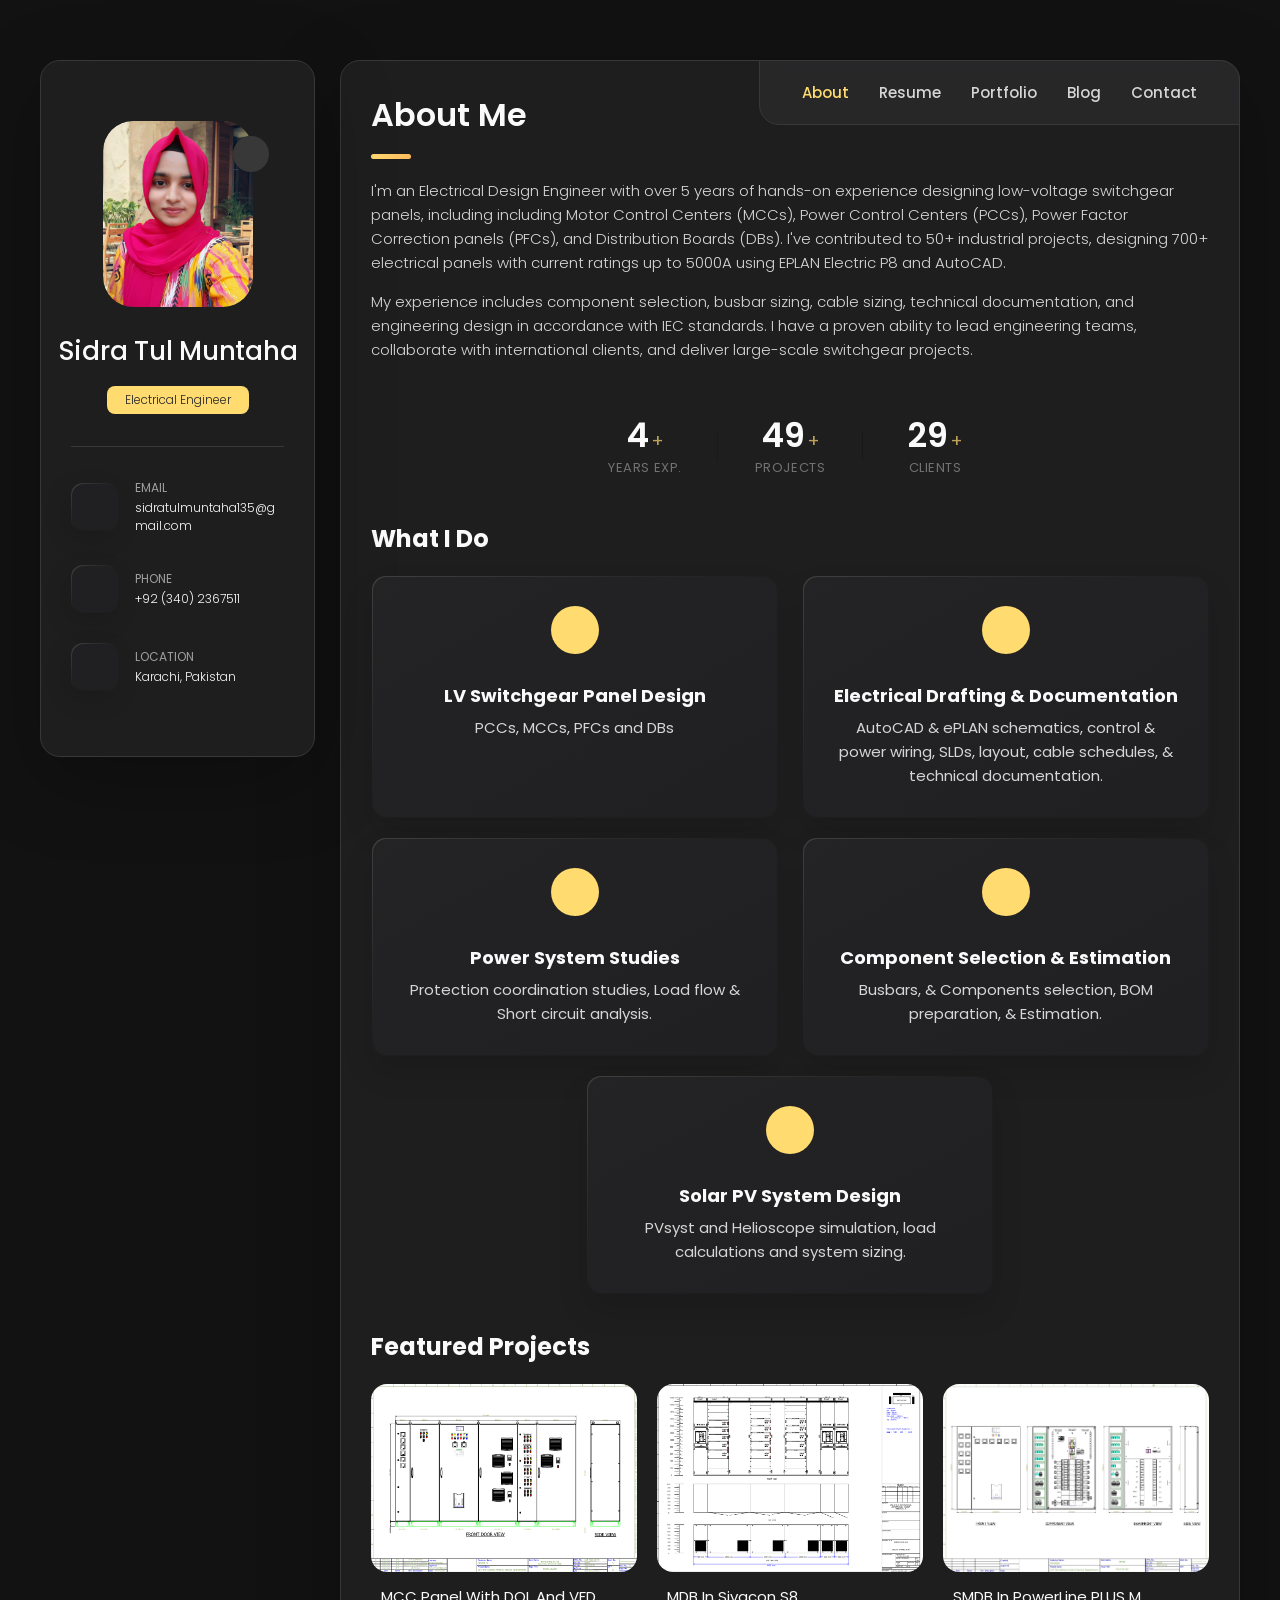
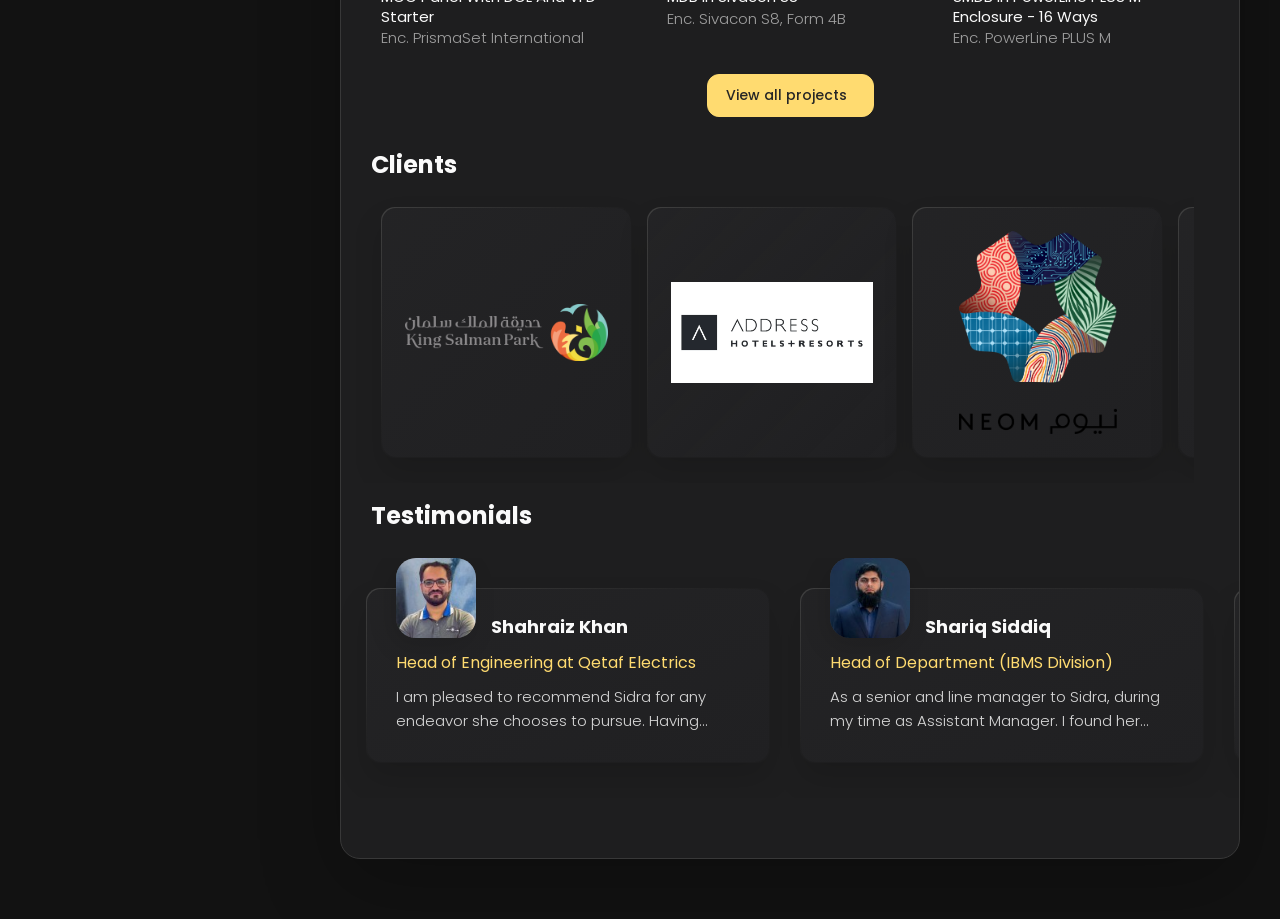
==== commit 3bb17bde: "icon changed" ====
--- a/index.html
+++ b/index.html
@@ -1178,7 +1178,7 @@
 
           <div class="title-wrapper">
             <div class="icon-box">
-              <ion-icon name="book-outline"></ion-icon>
+            <ion-icon name="ribbon-outline"></ion-icon>
             </div>
 
             <h3 class="h3">Certificates</h3>
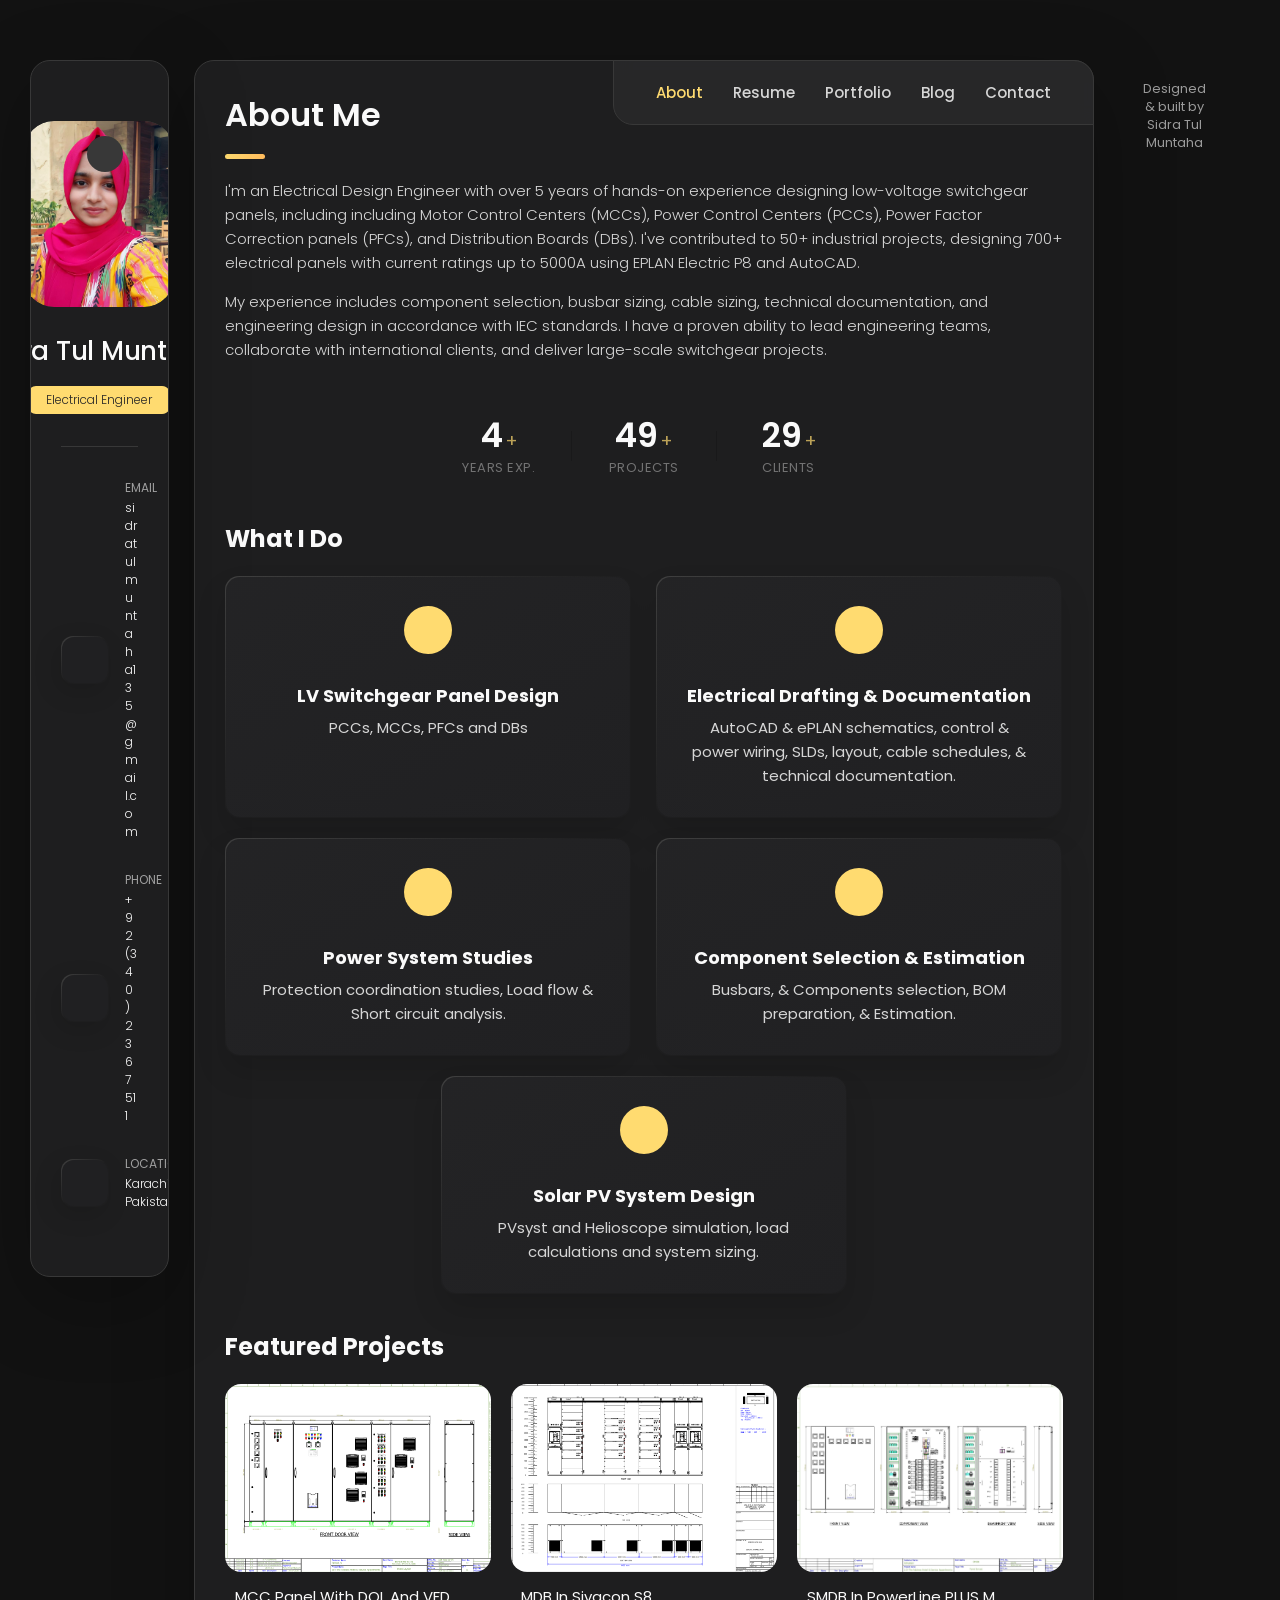
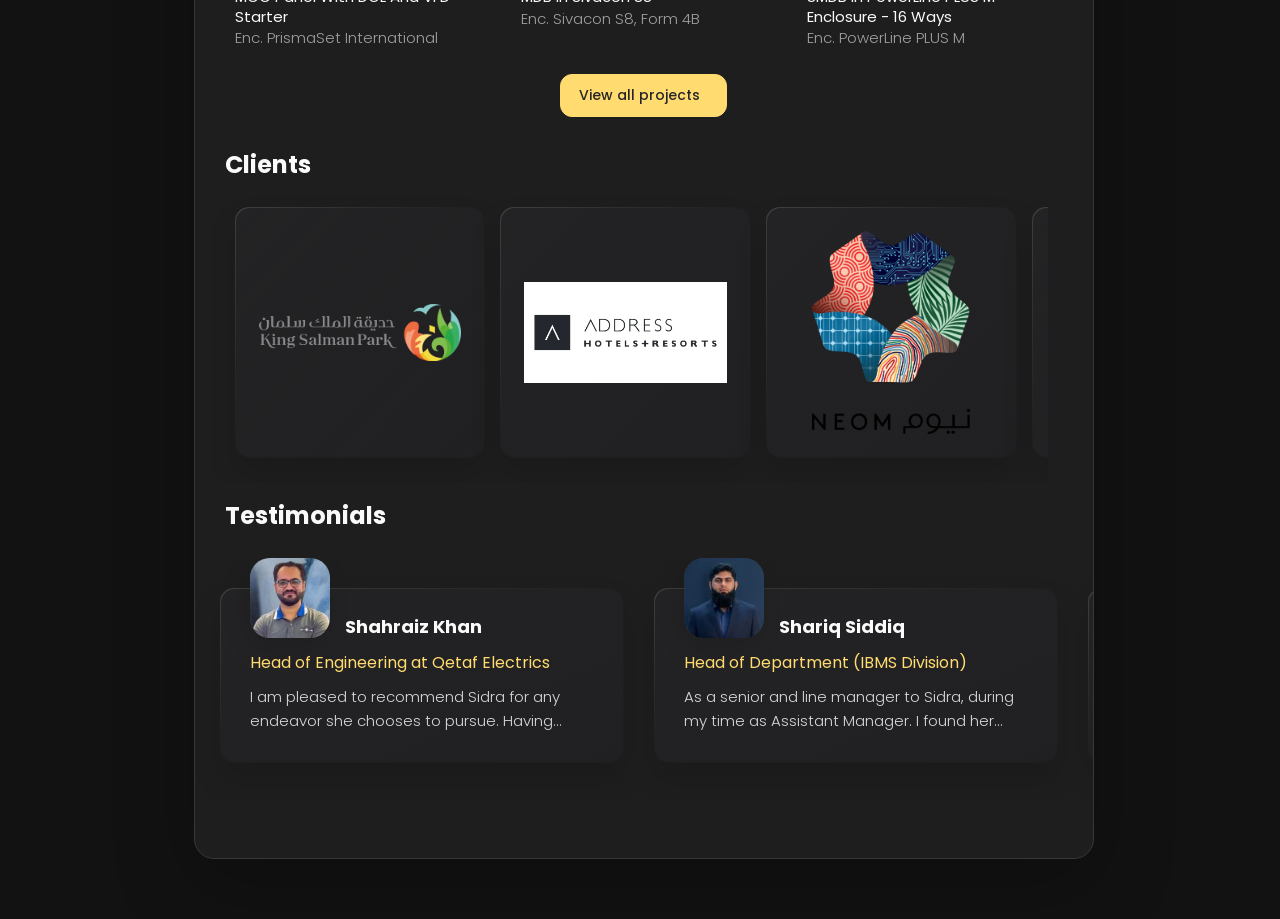
==== commit 74fa7de7: "updated somethings" ====
--- a/index.html
+++ b/index.html
@@ -847,6 +847,8 @@
                   <li class="skills-pill">PVsyst</li>
                   <li class="skills-pill">MATLAB</li>
                   <li class="skills-pill">NI Multisim</li>
+                  <li class="skills-pill">Arduino IDE</li>
+                  <li class="skills-pill">Visual Studio COde</li>
                 </ul>
 
               </li>
@@ -859,6 +861,7 @@
                   <li class="skills-pill">MS Excel</li>
                   <li class="skills-pill">Power BI</li>
                   <li class="skills-pill">MS PowerPoint</li>
+                  <li class="skills-pill">MS Word</li>
                 
                 </ul>
 
@@ -866,12 +869,16 @@
 
               <li class="timeline-item">
 
-                <h4 class="h4 timeline-item-title">Other Tools</h4>
+                <h4 class="h4 timeline-item-title">ML Frameworks/Libraries</h4>
 
                 <ul class="skills-pill-list">
-                  <li class="skills-pill">MS Word</li>
-                  <li class="skills-pill">MS Teams</li>
-                  <li class="skills-pill">Outlook</li>
+                  <li class="skills-pill">Pandas</li>
+                  <li class="skills-pill">Numpy</li>
+                  <li class="skills-pill">Scikit-learn</li>
+                  <li class="skills-pill">Scikit-learn</li>
+                  <li class="skills-pill">Matplotlib</li>
+                  <li class="skills-pill">Searborn</li>
+                  <li class="skills-pill">Streamlit</li>
                 </ul>
 
               </li>
@@ -1547,19 +1554,6 @@
       </article>
 
 
-
-      
-
-
-
-
-      
-      <!--
-      Certifications
-      -->
-
-      
-
       <!--
         - #BLOG
       -->
@@ -1677,8 +1671,6 @@
         </section>
 
       </article>
-
-
 
 
 
@@ -1739,10 +1731,11 @@
 
     </div>
 
+    <footer class="site-footer">
+  <p>Designed &amp; built by Sidra Tul Muntaha</p>
+</footer>
+
   </main>
-
-
-
 
 
 
--- a/assets/css/style.css
+++ b/assets/css/style.css
@@ -15,17 +15,18 @@
   #CUSTOM PROPERTY
 \*-----------------------------------*/
 
-:root {
-
-body {
-  overflow-x: hidden;
-}
-  
 html {
   overflow-y: scroll;
   overflow-x: hidden;
   scrollbar-gutter: stable;
 }
+
+body {
+  overflow-x: hidden;
+}
+
+:root {
+
   /**
    * colors
    */
@@ -952,7 +953,7 @@
   background: var(--jet);
   width: 100%;
   height: 8px;
-  border-radius: 10px;
+  border-radius: 12px;
 }
 
 .skill-progress-fill {
@@ -2139,12 +2140,12 @@
 
 .skills-pill-list .skills-pill {
   display: inline-block !important;
-  padding: 8px 16px;
+  padding: 5px 11px;
   background: var(--orange-yellow-crayola);
   color: hsl(0, 0%, 15%);
-  border-radius: 10px !important;
-  font-size: 0.9rem;
-  line-height: 1.4;
+  border-radius: 8px !important;
+  font-size: 0.78rem;
+  line-height: 1.3;
 }
 
 
@@ -2468,4 +2469,12 @@
     grid-template-columns: repeat(3, 1fr);
     gap: 20px;
   }
+}
+
+/* footer */
+.site-footer {
+  text-align: center;
+  padding: 20px;
+  color: var(--light-gray-70);
+  font-size: 0.8rem;
 }
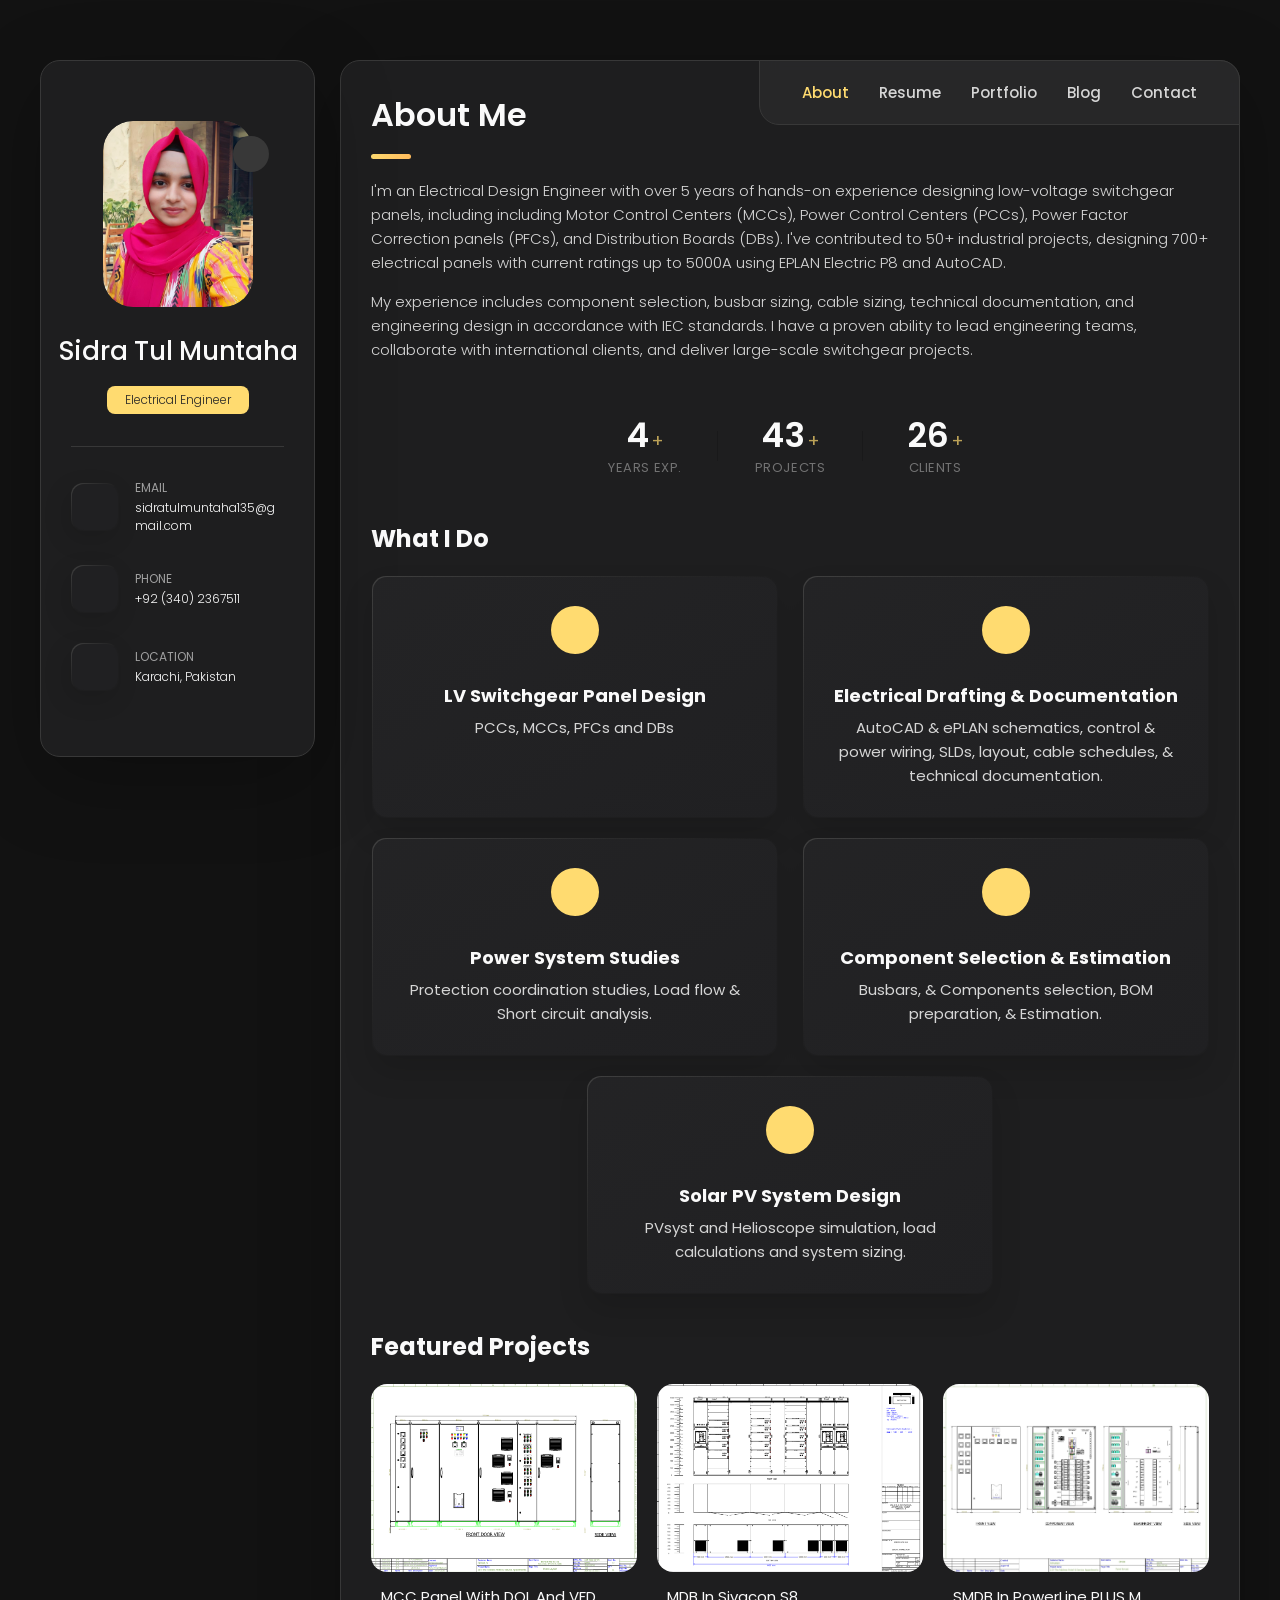
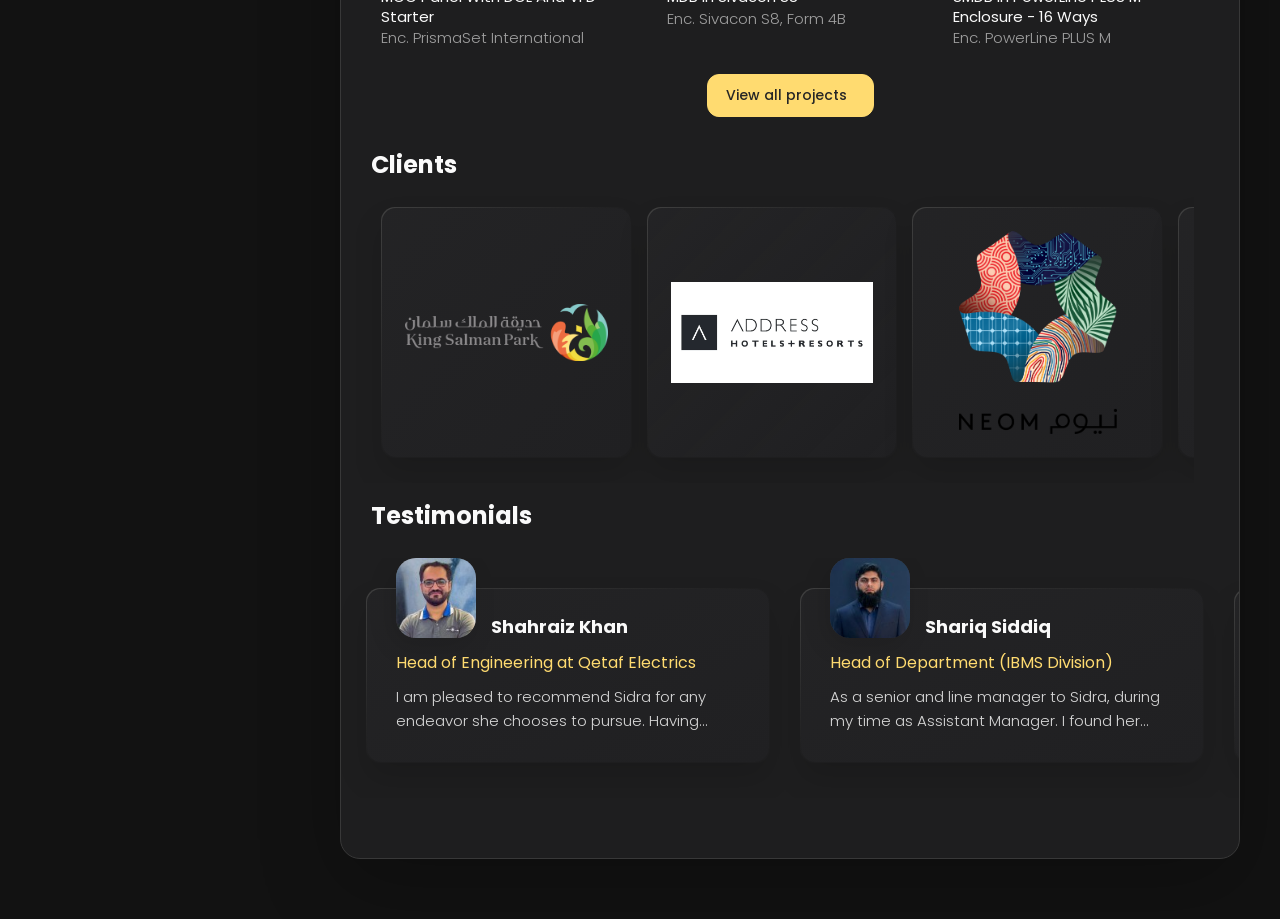
==== commit 83007a55: "removed footer" ====
--- a/index.html
+++ b/index.html
@@ -1731,10 +1731,6 @@
 
     </div>
 
-    <footer class="site-footer">
-  <p>Designed &amp; built by Sidra Tul Muntaha</p>
-</footer>
-
   </main>
 
 
--- a/assets/css/style.css
+++ b/assets/css/style.css
@@ -15,17 +15,19 @@
   #CUSTOM PROPERTY
 \*-----------------------------------*/
 
+
+:root {
+
+body {
+  overflow-x: hidden;
+}
+  
 html {
   overflow-y: scroll;
   overflow-x: hidden;
   scrollbar-gutter: stable;
 }
 
-body {
-  overflow-x: hidden;
-}
-
-:root {
 
   /**
    * colors
@@ -953,7 +955,7 @@
   background: var(--jet);
   width: 100%;
   height: 8px;
-  border-radius: 12px;
+  border-radius: 10px;
 }
 
 .skill-progress-fill {
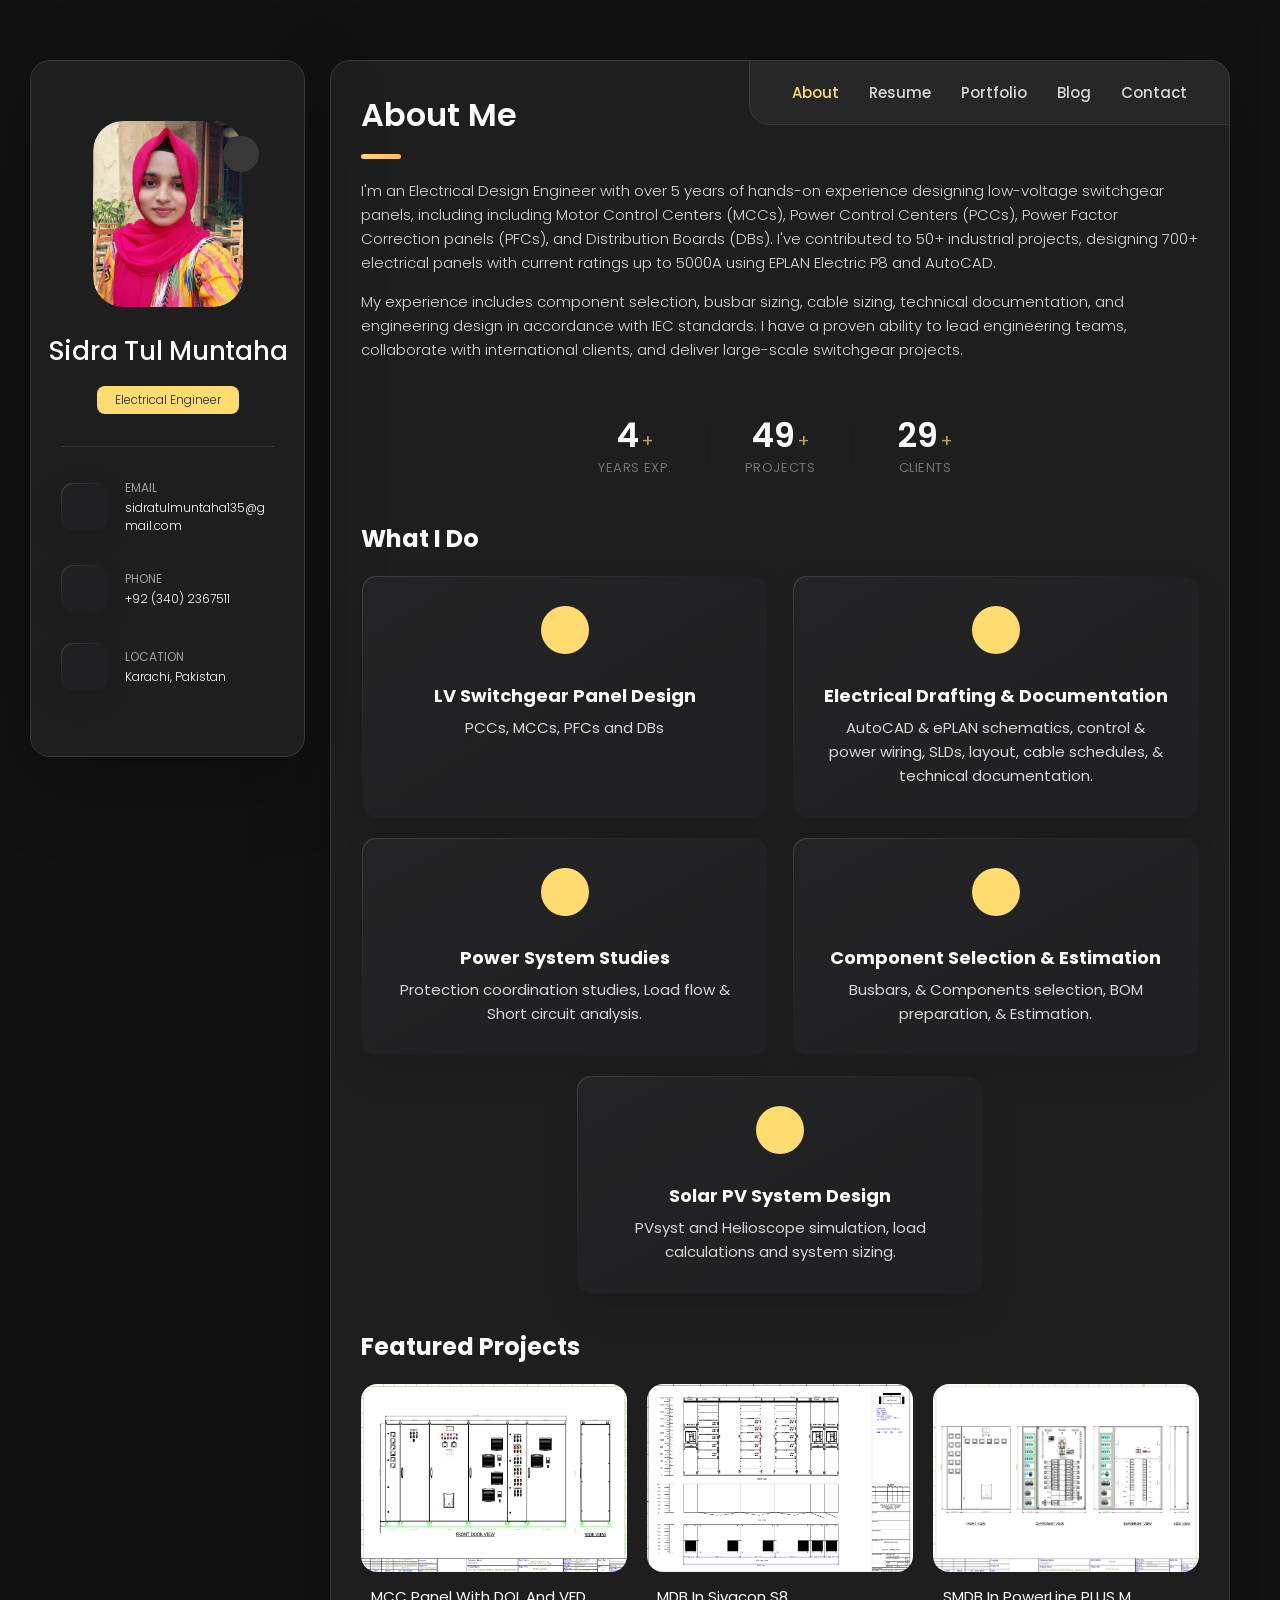
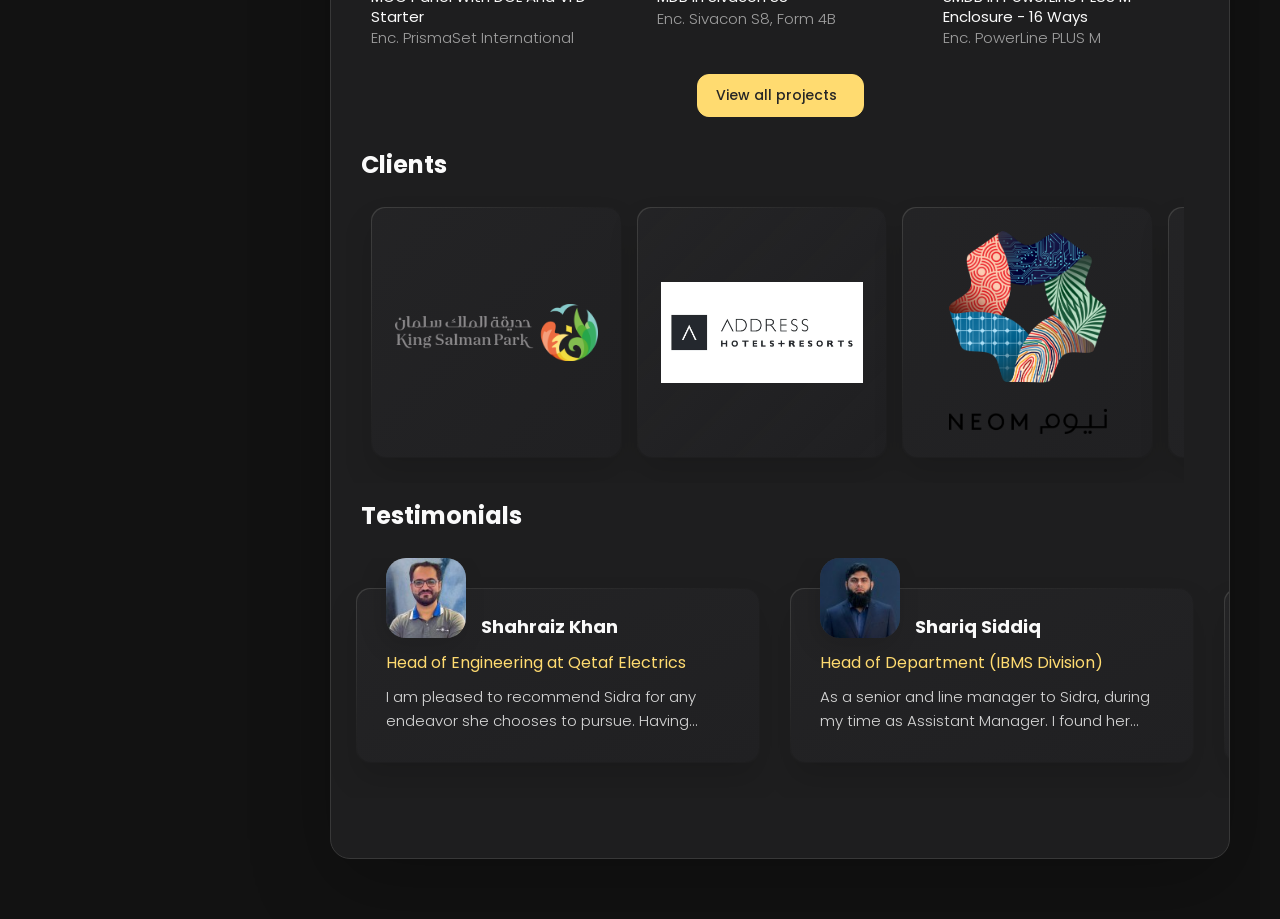
==== commit a83b0569: "added resume download button" ====
--- a/index.html
+++ b/index.html
@@ -732,10 +732,16 @@
 
         <header>
           <h2 class="h2 article-title">Resume</h2>
+
+
+          <a href="./assets/docs/Sidra_Tul_Muntaha_Resume.pdf" download class="resume-download-btn">
+            <ion-icon name="download-outline"></ion-icon>
+            Download CV
+          </a>
         
 
         <div class="project-filters">
-<ul class="filter-list" data-resume-filter>
+        <ul class="filter-list" data-resume-filter>
           <li class="filter-item"><button class="active" data-resume-filter-btn data-resume-filter-value="all">All</button></li>
           <li class="filter-item"><button data-resume-filter-btn data-resume-filter-value="education">Education</button></li>
           <li class="filter-item"><button data-resume-filter-btn data-resume-filter-value="skills">Skills</button></li>
@@ -744,7 +750,7 @@
           <li class="filter-item"><button data-resume-filter-btn data-resume-filter-value="volunteer">Volunteer Work</button></li>
           <li class="filter-item"><button data-resume-filter-btn data-resume-filter-value="certificates">Certificates</button></li>
        </ul>
-</div>
+    </div>
 
         </header>
               
@@ -1750,6 +1756,7 @@
   <script src="./assets/js/project-filters.js"></script>
   <script src="./assets/js/theme-toggle.js"></script>
   <script src="./assets/js/resume-filter.js"></script>
+  <script src="./assets/js/resume-generator.js"></script>
 
 </body>
 
--- a/assets/css/style.css
+++ b/assets/css/style.css
@@ -16,17 +16,17 @@
 \*-----------------------------------*/
 
 
-:root {
-
-body {
-  overflow-x: hidden;
-}
-  
 html {
   overflow-y: scroll;
   overflow-x: hidden;
   scrollbar-gutter: stable;
 }
+
+body {
+  overflow-x: hidden;
+}
+
+:root {
 
 
   /**
@@ -927,6 +927,10 @@
   margin-bottom: 10px;
 }
 
+.project-note em {
+  color: inherit;
+}
+
 /**
  * skills 
  */
@@ -2479,4 +2483,55 @@
   padding: 20px;
   color: var(--light-gray-70);
   font-size: 0.8rem;
+}
+
+/* resume download button */
+.resume-download-btn {
+  display: inline-flex;
+  align-items: center;
+  gap: 8px;
+  margin: 12px 0 15px;
+  padding: 10px 20px;
+  border-radius: 12px;
+  font-weight: 500;
+  text-decoration: none;
+  background: var(--orange-yellow-crayola);
+  color: hsl(0, 0%, 15%);
+  border: 1px solid var(--orange-yellow-crayola);
+  transition: background 0.25s ease, color 0.25s ease;
+}
+
+.resume-download-btn:hover {
+  background: transparent;
+  color: var(--orange-yellow-crayola);
+}
+
+.resume-print-sheet { display: none; }
+
+@media print {
+  body > *:not(.resume-print-sheet) { display: none !important; }
+
+  .resume-print-sheet {
+    display: block !important;
+    font-family: Calibri, Arial, sans-serif;
+    font-size: 10.5pt;
+    line-height: 1.35;
+    color: #1a1a1a;
+    max-width: 100%;
+  }
+
+  .resume-print-sheet h1 { font-size: 20pt; text-align: center; margin: 0 0 4px; }
+  .resume-print-sheet .rp-contact { text-align: center; font-size: 9.5pt; margin-bottom: 10px; color: #333; }
+  .resume-print-sheet .rp-contact a { color: #1a5aa8; text-decoration: none; }
+  .resume-print-sheet h2 {
+    font-size: 11.5pt; color: #1a5aa8; text-transform: uppercase; letter-spacing: 0.5px;
+    border-bottom: 1px solid #b9cfe6; margin: 12px 0 4px; padding-bottom: 2px;
+  }
+  .resume-print-sheet p { margin: 3px 0; text-align: justify; }
+  .resume-print-sheet .rp-entry { margin-top: 6px; }
+  .resume-print-sheet .rp-entry-top { display: flex; justify-content: space-between; font-weight: 700; }
+  .resume-print-sheet .rp-org { color: #1a5aa8; font-weight: 700; font-size: 10pt; }
+  .resume-print-sheet .rp-date { font-style: italic; font-weight: 400; font-size: 9.5pt; }
+  .resume-print-sheet ul { margin: 2px 0 0; padding-left: 16px; }
+  .resume-print-sheet li { margin: 1px 0; text-align: justify; }
 }
